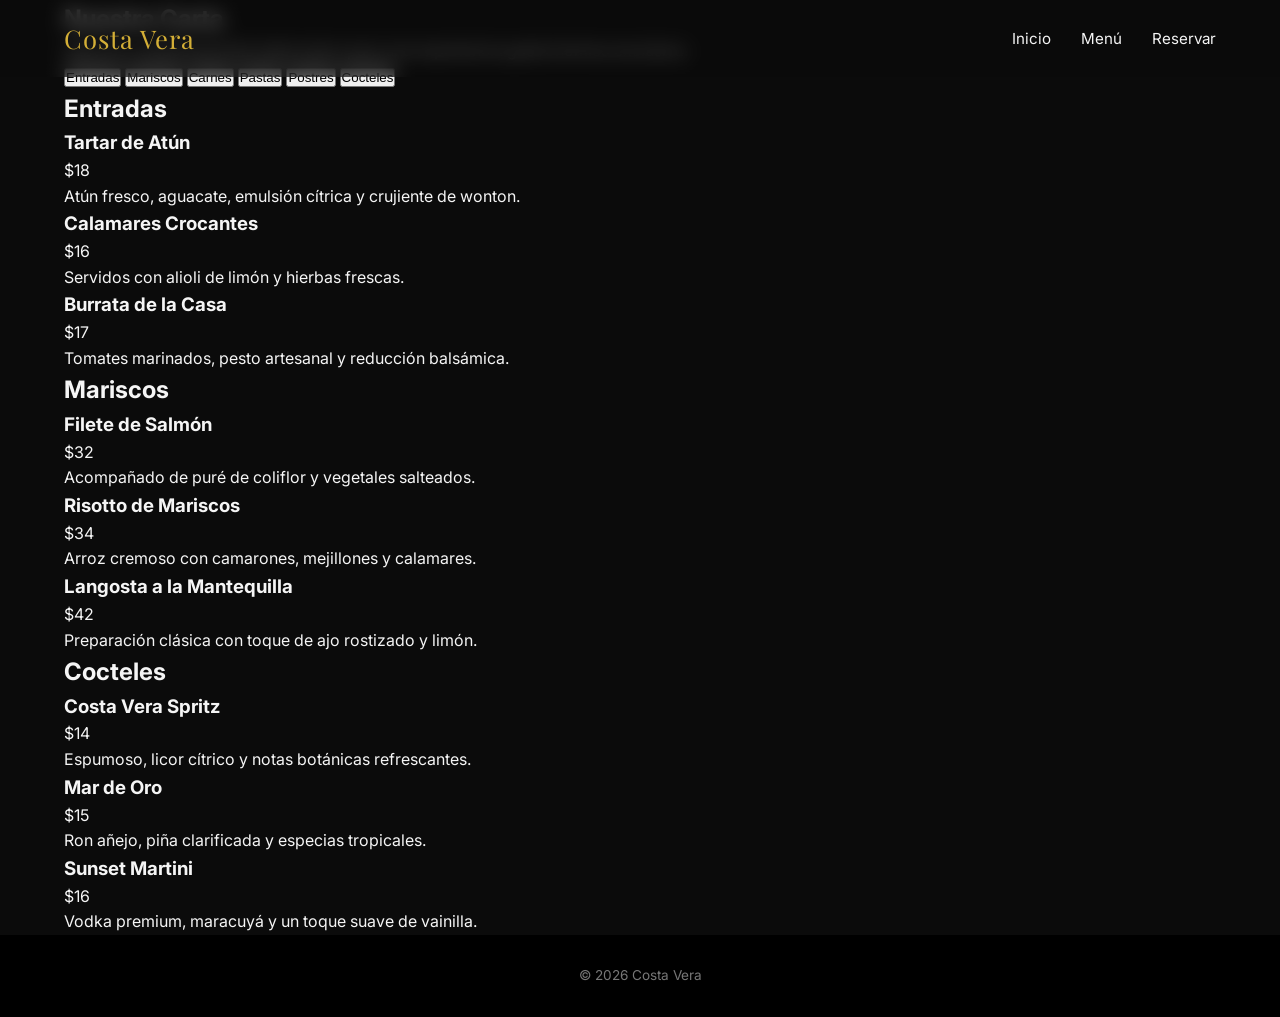
==== menu.html @ 913c959a "Create menu.html" ====
<!DOCTYPE html>
<html lang="es">
<head>
  <meta charset="UTF-8">
  <meta name="viewport" content="width=device-width, initial-scale=1.0">
  <title>Costa Vera | Menú</title>
  <link rel="stylesheet" href="css/styles.css">
  <link href="https://fonts.googleapis.com/css2?family=Playfair+Display:wght@500;700&family=Inter:wght@300;400;500&display=swap" rel="stylesheet">
</head>
<body>

  <header class="header">
    <div class="container nav">
      <div class="logo">Costa Vera</div>
      <nav>
        <ul class="nav-links">
          <li><a href="index.html">Inicio</a></li>
          <li><a href="menu.html">Menú</a></li>
          <li><a href="reservas.html">Reservar</a></li>
        </ul>
      </nav>
    </div>
  </header>

  <main class="menu-page">
    <section class="menu-hero">
      <div class="container">
        <h1>Nuestra Carta</h1>
        <p>Sabores cuidadosamente elaborados para una experiencia gastronómica exclusiva.</p>
      </div>
    </section>

    <section class="menu-categories">
      <div class="container">
        <div class="category-pills">
          <button class="category-pill active">Entradas</button>
          <button class="category-pill">Mariscos</button>
          <button class="category-pill">Carnes</button>
          <button class="category-pill">Pastas</button>
          <button class="category-pill">Postres</button>
          <button class="category-pill">Cocteles</button>
        </div>
      </div>
    </section>

    <section class="menu-section">
      <div class="container">
        <h2>Entradas</h2>

        <div class="menu-grid">
          <article class="menu-card">
            <div class="menu-card-img"></div>
            <div class="menu-card-body">
              <div class="menu-card-top">
                <h3>Tartar de Atún</h3>
                <span>$18</span>
              </div>
              <p>Atún fresco, aguacate, emulsión cítrica y crujiente de wonton.</p>
            </div>
          </article>

          <article class="menu-card">
            <div class="menu-card-img"></div>
            <div class="menu-card-body">
              <div class="menu-card-top">
                <h3>Calamares Crocantes</h3>
                <span>$16</span>
              </div>
              <p>Servidos con alioli de limón y hierbas frescas.</p>
            </div>
          </article>

          <article class="menu-card">
            <div class="menu-card-img"></div>
            <div class="menu-card-body">
              <div class="menu-card-top">
                <h3>Burrata de la Casa</h3>
                <span>$17</span>
              </div>
              <p>Tomates marinados, pesto artesanal y reducción balsámica.</p>
            </div>
          </article>
        </div>
      </div>
    </section>

    <section class="menu-section alt-section">
      <div class="container">
        <h2>Mariscos</h2>

        <div class="menu-grid">
          <article class="menu-card">
            <div class="menu-card-img"></div>
            <div class="menu-card-body">
              <div class="menu-card-top">
                <h3>Filete de Salmón</h3>
                <span>$32</span>
              </div>
              <p>Acompañado de puré de coliflor y vegetales salteados.</p>
            </div>
          </article>

          <article class="menu-card">
            <div class="menu-card-img"></div>
            <div class="menu-card-body">
              <div class="menu-card-top">
                <h3>Risotto de Mariscos</h3>
                <span>$34</span>
              </div>
              <p>Arroz cremoso con camarones, mejillones y calamares.</p>
            </div>
          </article>

          <article class="menu-card">
            <div class="menu-card-img"></div>
            <div class="menu-card-body">
              <div class="menu-card-top">
                <h3>Langosta a la Mantequilla</h3>
                <span>$42</span>
              </div>
              <p>Preparación clásica con toque de ajo rostizado y limón.</p>
            </div>
          </article>
        </div>
      </div>
    </section>

    <section class="menu-section">
      <div class="container">
        <h2>Cocteles</h2>

        <div class="menu-grid">
          <article class="menu-card">
            <div class="menu-card-img"></div>
            <div class="menu-card-body">
              <div class="menu-card-top">
                <h3>Costa Vera Spritz</h3>
                <span>$14</span>
              </div>
              <p>Espumoso, licor cítrico y notas botánicas refrescantes.</p>
            </div>
          </article>

          <article class="menu-card">
            <div class="menu-card-img"></div>
            <div class="menu-card-body">
              <div class="menu-card-top">
                <h3>Mar de Oro</h3>
                <span>$15</span>
              </div>
              <p>Ron añejo, piña clarificada y especias tropicales.</p>
            </div>
          </article>

          <article class="menu-card">
            <div class="menu-card-img"></div>
            <div class="menu-card-body">
              <div class="menu-card-top">
                <h3>Sunset Martini</h3>
                <span>$16</span>
              </div>
              <p>Vodka premium, maracuyá y un toque suave de vainilla.</p>
            </div>
          </article>
        </div>
      </div>
    </section>
  </main>

  <footer class="footer">
    <div class="container">
      <p>© 2026 Costa Vera</p>
    </div>
  </footer>

</body>
</html>
---- css/styles.css ----
/* RESET */
* {
  margin: 0;
  padding: 0;
  box-sizing: border-box;
}

/* BASE */
body {
  font-family: 'Inter', sans-serif;
  background-color: #0b0b0b;
  color: #f5f5f5;
  line-height: 1.6;
}

/* CONTAINER */
.container {
  width: 90%;
  max-width: 1200px;
  margin: 0 auto;
}

/* HEADER */
.header {
  position: fixed;
  width: 100%;
  top: 0;
  background: rgba(10, 10, 10, 0.6);
  backdrop-filter: blur(10px);
  z-index: 1000;
}

.nav {
  display: flex;
  justify-content: space-between;
  align-items: center;
  padding: 18px 0;
}

.logo {
  font-family: 'Playfair Display', serif;
  font-size: 1.6rem;
  color: #d4af37;
  letter-spacing: 1px;
}

.nav-links {
  list-style: none;
  display: flex;
  gap: 30px;
}

.nav-links a {
  text-decoration: none;
  color: #f5f5f5;
  font-size: 0.95rem;
  transition: 0.3s;
}

.nav-links a:hover {
  color: #d4af37;
}

/* HERO */
.hero {
  height: 100vh;
  background: url('../assets/img/hero.jpg') center/cover no-repeat;
  display: flex;
  align-items: center;
  justify-content: center;
  position: relative;
}

.hero::before {
  content: "";
  position: absolute;
  inset: 0;
  background: rgba(0,0,0,0.6);
}

.hero-overlay {
  position: relative;
  text-align: center;
  max-width: 700px;
  padding: 20px;
}

.hero h1 {
  font-family: 'Playfair Display', serif;
  font-size: 3rem;
  margin-bottom: 20px;
}

.hero p {
  font-size: 1.1rem;
  margin-bottom: 30px;
  color: #ccc;
}

/* BUTTONS */
.btn-primary,
.btn-secondary {
  padding: 12px 28px;
  text-decoration: none;
  border-radius: 30px;
  font-size: 0.9rem;
  transition: 0.3s;
}

.btn-primary {
  background: #d4af37;
  color: #000;
}

.btn-primary:hover {
  background: #b8962e;
}

.btn-secondary {
  border: 1px solid #d4af37;
  color: #d4af37;
}

.btn-secondary:hover {
  background: #d4af37;
  color: #000;
}

/* ABOUT */
.about {
  padding: 100px 0;
  text-align: center;
}

.about h2 {
  font-family: 'Playfair Display', serif;
  margin-bottom: 20px;
  font-size: 2rem;
}

.about p {
  max-width: 700px;
  margin: auto;
  color: #bbb;
}

/* FEATURED */
.featured {
  padding: 100px 0;
  background: #111;
  text-align: center;
}

.featured h2 {
  font-family: 'Playfair Display', serif;
  margin-bottom: 50px;
  font-size: 2rem;
}

.cards {
  display: grid;
  grid-template-columns: repeat(3, 1fr);
  gap: 30px;
}

.card {
  background: #1a1a1a;
  border-radius: 12px;
  overflow: hidden;
  transition: 0.3s;
}

.card:hover {
  transform: translateY(-8px);
}

.card-img {
  height: 200px;
  background: #333;
}

.card h3 {
  margin: 15px 0 5px;
  font-size: 1.2rem;
}

.card p {
  padding: 0 15px 20px;
  color: #aaa;
}

/* CTA */
.cta {
  padding: 100px 0;
  text-align: center;
}

.cta h2 {
  font-family: 'Playfair Display', serif;
  margin-bottom: 20px;
  font-size: 2rem;
}

/* FOOTER */
.footer {
  background: #000;
  text-align: center;
  padding: 30px 0;
  font-size: 0.85rem;
  color: #777;
}

/* RESPONSIVE */
@media (max-width: 900px) {
  .cards {
    grid-template-columns: 1fr;
  }

  .hero h1 {
    font-size: 2.2rem;
  }
}
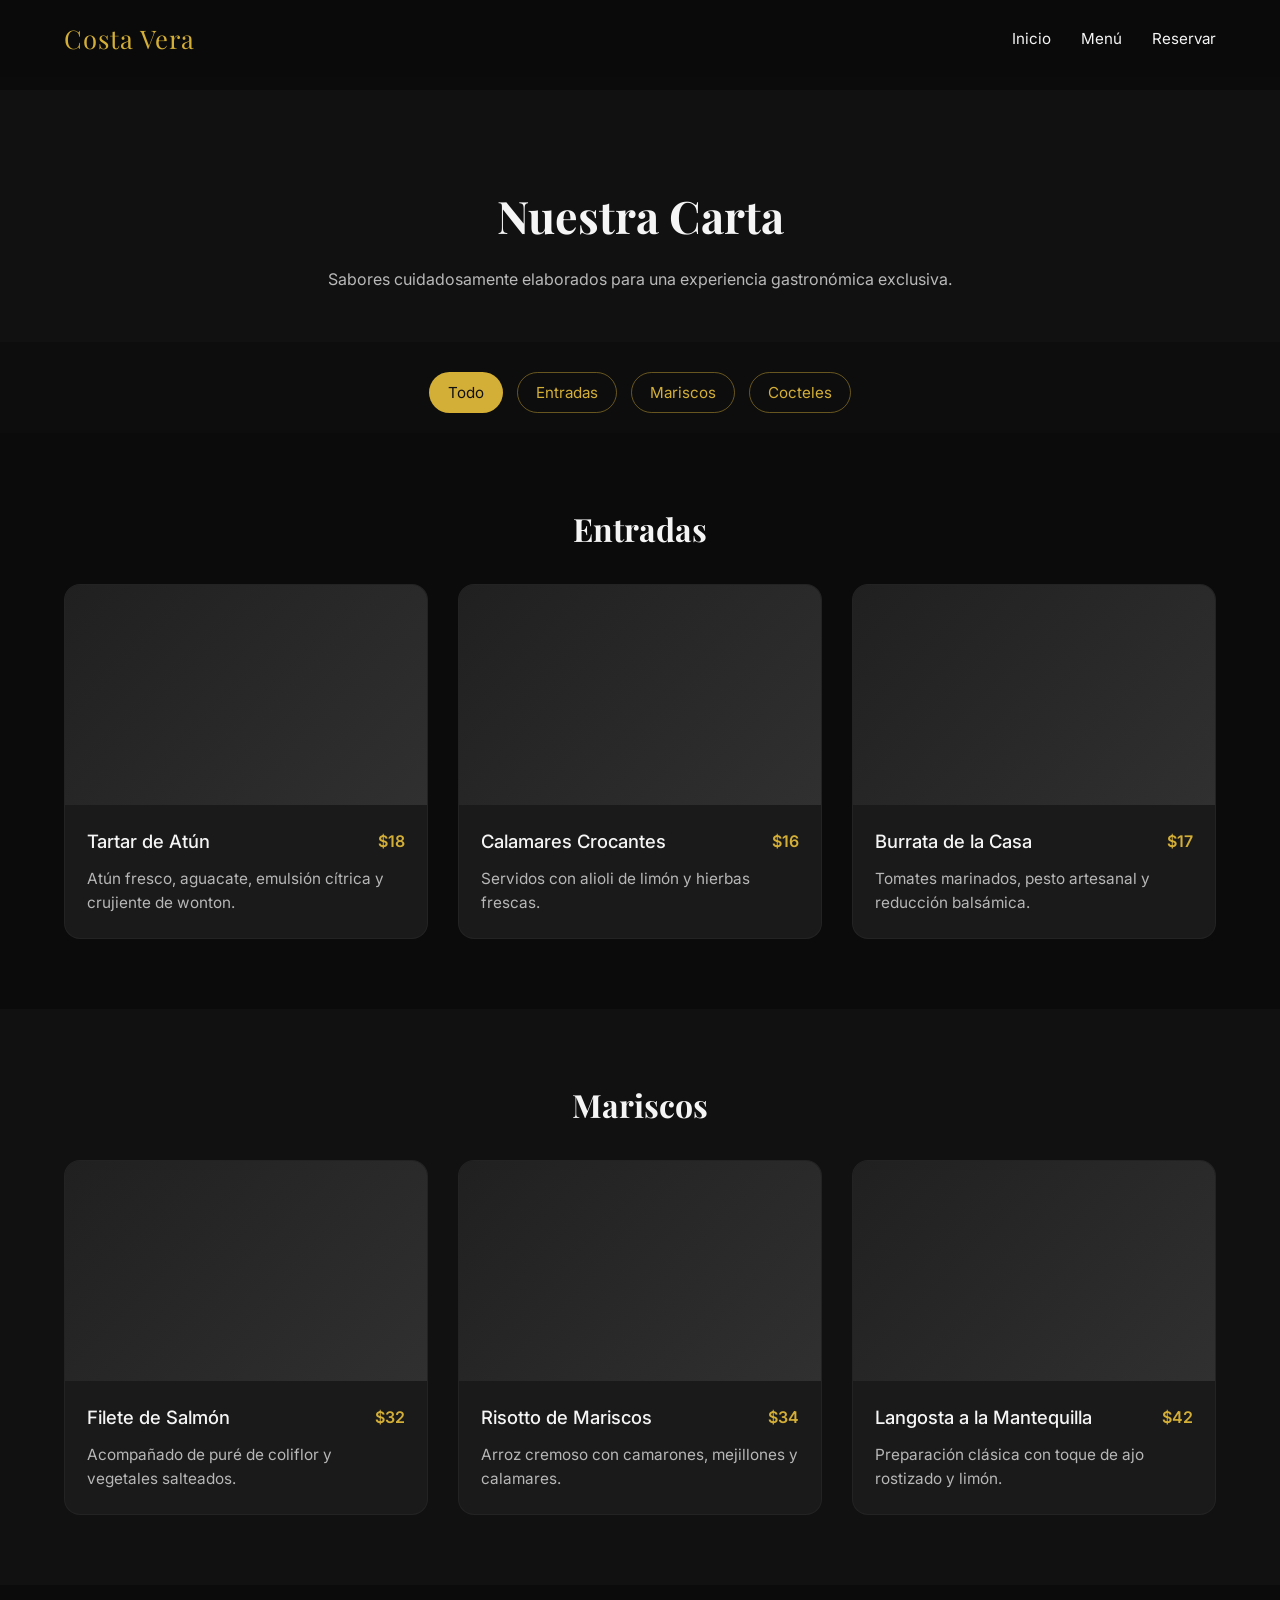
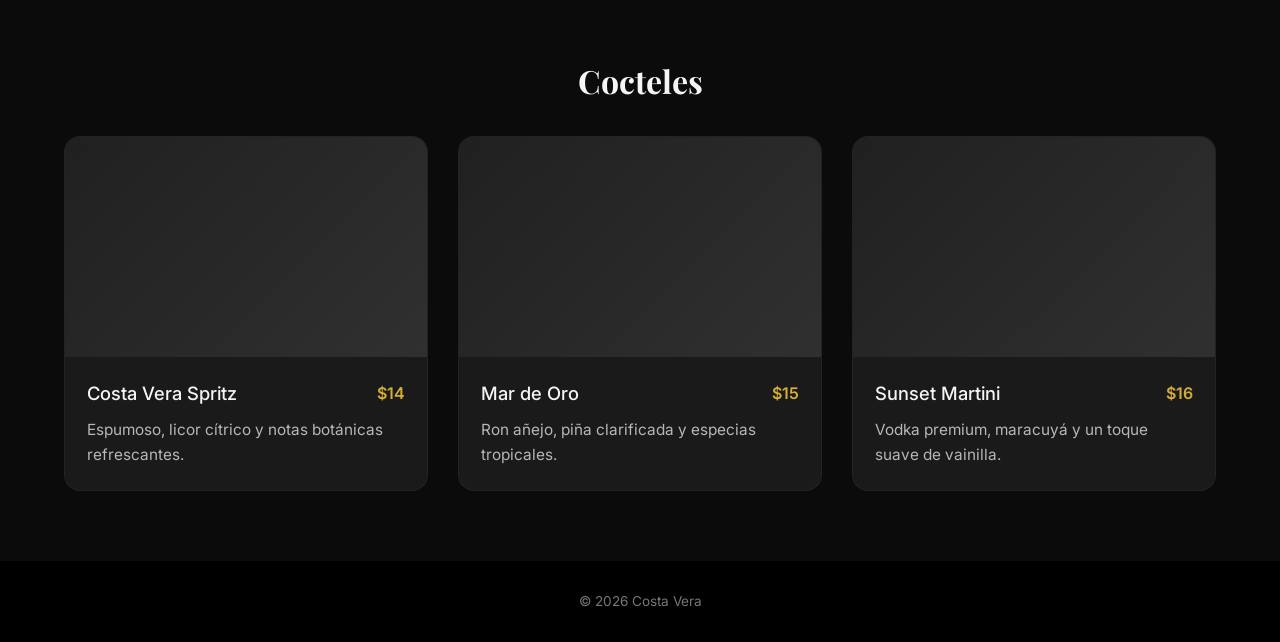
==== commit 6cbe221f: "Update menu.html" ====
--- a/menu.html
+++ b/menu.html
@@ -32,14 +32,12 @@
 
     <section class="menu-categories">
       <div class="container">
-        <div class="category-pills">
-          <button class="category-pill active">Entradas</button>
-          <button class="category-pill">Mariscos</button>
-          <button class="category-pill">Carnes</button>
-          <button class="category-pill">Pastas</button>
-          <button class="category-pill">Postres</button>
-          <button class="category-pill">Cocteles</button>
-        </div>
+       <div class="category-pills">
+  <button class="category-pill active" data-category="all">Todo</button>
+  <button class="category-pill" data-category="entradas">Entradas</button>
+  <button class="category-pill" data-category="mariscos">Mariscos</button>
+  <button class="category-pill" data-category="cocteles">Cocteles</button>
+</div>
       </div>
     </section>
 
--- a/css/styles.css
+++ b/css/styles.css
@@ -220,3 +220,212 @@
     font-size: 2.2rem;
   }
 }
+/* MENU PAGE */
+.menu-page {
+  padding-top: 90px;
+}
+
+.menu-hero {
+  padding: 90px 0 50px;
+  text-align: center;
+  background: #111;
+}
+
+.menu-hero h1 {
+  font-family: 'Playfair Display', serif;
+  font-size: 2.8rem;
+  margin-bottom: 15px;
+}
+
+.menu-hero p {
+  max-width: 720px;
+  margin: 0 auto;
+  color: #b9b9b9;
+}
+
+.menu-categories {
+  padding: 30px 0 20px;
+  background: #0d0d0d;
+}
+
+.category-pills {
+  display: flex;
+  flex-wrap: wrap;
+  gap: 14px;
+  justify-content: center;
+}
+
+.category-pill {
+  background: transparent;
+  border: 1px solid rgba(212, 175, 55, 0.45);
+  color: #d4af37;
+  padding: 10px 18px;
+  border-radius: 999px;
+  font-family: 'Inter', sans-serif;
+  font-size: 0.95rem;
+  cursor: pointer;
+  transition: 0.3s ease;
+}
+
+.category-pill:hover,
+.category-pill.active {
+  background: #d4af37;
+  color: #111;
+}
+
+.menu-section {
+  padding: 70px 0;
+}
+
+.alt-section {
+  background: #111;
+}
+
+.menu-section h2 {
+  font-family: 'Playfair Display', serif;
+  font-size: 2rem;
+  margin-bottom: 30px;
+  text-align: center;
+}
+
+.menu-grid {
+  display: grid;
+  grid-template-columns: repeat(3, 1fr);
+  gap: 30px;
+}
+
+.menu-card {
+  background: #1a1a1a;
+  border-radius: 16px;
+  overflow: hidden;
+  border: 1px solid rgba(255,255,255,0.04);
+  transition: transform 0.3s ease, box-shadow 0.3s ease;
+}
+
+.menu-card:hover {
+  transform: translateY(-6px);
+  box-shadow: 0 18px 40px rgba(0,0,0,0.25);
+}
+
+.menu-card-img {
+  height: 220px;
+  background: linear-gradient(135deg, #202020, #303030);
+}
+
+.menu-card-body {
+  padding: 22px;
+}
+
+.menu-card-top {
+  display: flex;
+  justify-content: space-between;
+  align-items: center;
+  gap: 15px;
+  margin-bottom: 10px;
+}
+
+.menu-card-top h3 {
+  font-size: 1.15rem;
+  font-weight: 500;
+}
+
+.menu-card-top span {
+  color: #d4af37;
+  font-weight: 600;
+  white-space: nowrap;
+}
+
+.menu-card p {
+  color: #b7b7b7;
+  font-size: 0.96rem;
+}
+
+@media (max-width: 900px) {
+  .menu-grid {
+    grid-template-columns: 1fr;
+  }
+
+  .menu-hero h1 {
+    font-size: 2.1rem;
+  }
+}
+/* RESERVAS PAGE */
+.reservas-page {
+  padding-top: 90px;
+}
+
+.reservas-hero {
+  padding: 90px 0 40px;
+  text-align: center;
+  background: #111;
+}
+
+.reservas-hero h1 {
+  font-family: 'Playfair Display', serif;
+  font-size: 2.6rem;
+  margin-bottom: 10px;
+}
+
+.reservas-hero p {
+  color: #bbb;
+}
+
+.reservas-form-section {
+  padding: 70px 0;
+}
+
+.reservas-form {
+  max-width: 800px;
+  margin: auto;
+  background: #1a1a1a;
+  padding: 35px;
+  border-radius: 16px;
+  border: 1px solid rgba(255,255,255,0.05);
+}
+
+.form-row {
+  display: flex;
+  gap: 20px;
+  margin-bottom: 20px;
+}
+
+.form-group {
+  flex: 1;
+  display: flex;
+  flex-direction: column;
+}
+
+.form-group label {
+  margin-bottom: 6px;
+  font-size: 0.85rem;
+  color: #aaa;
+}
+
+.form-group input,
+.form-group select,
+.form-group textarea {
+  padding: 12px;
+  border-radius: 8px;
+  border: 1px solid #333;
+  background: #0f0f0f;
+  color: #fff;
+  font-size: 0.95rem;
+}
+
+.form-group input:focus,
+.form-group select:focus,
+.form-group textarea:focus {
+  outline: none;
+  border-color: #d4af37;
+}
+
+.full {
+  width: 100%;
+  margin-top: 15px;
+}
+
+@media (max-width: 900px) {
+  .form-row {
+    flex-direction: column;
+  }
+}
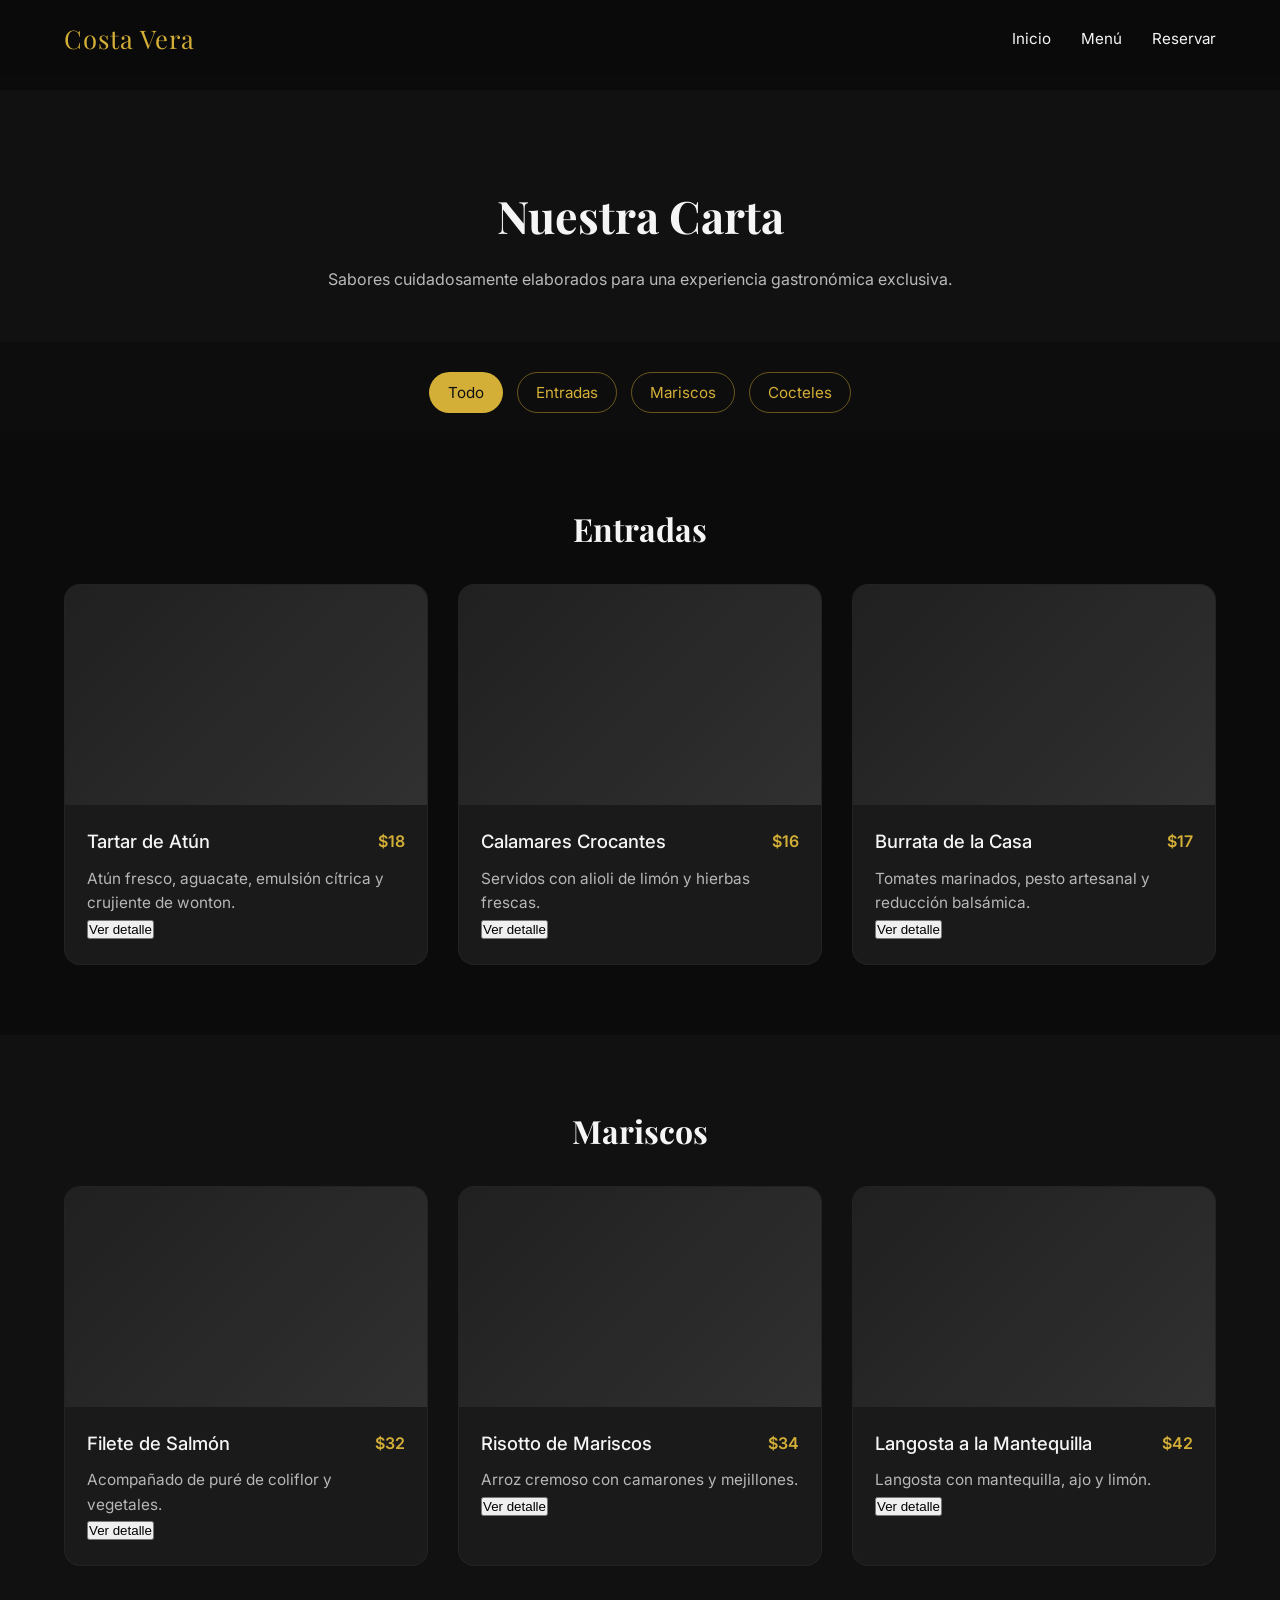
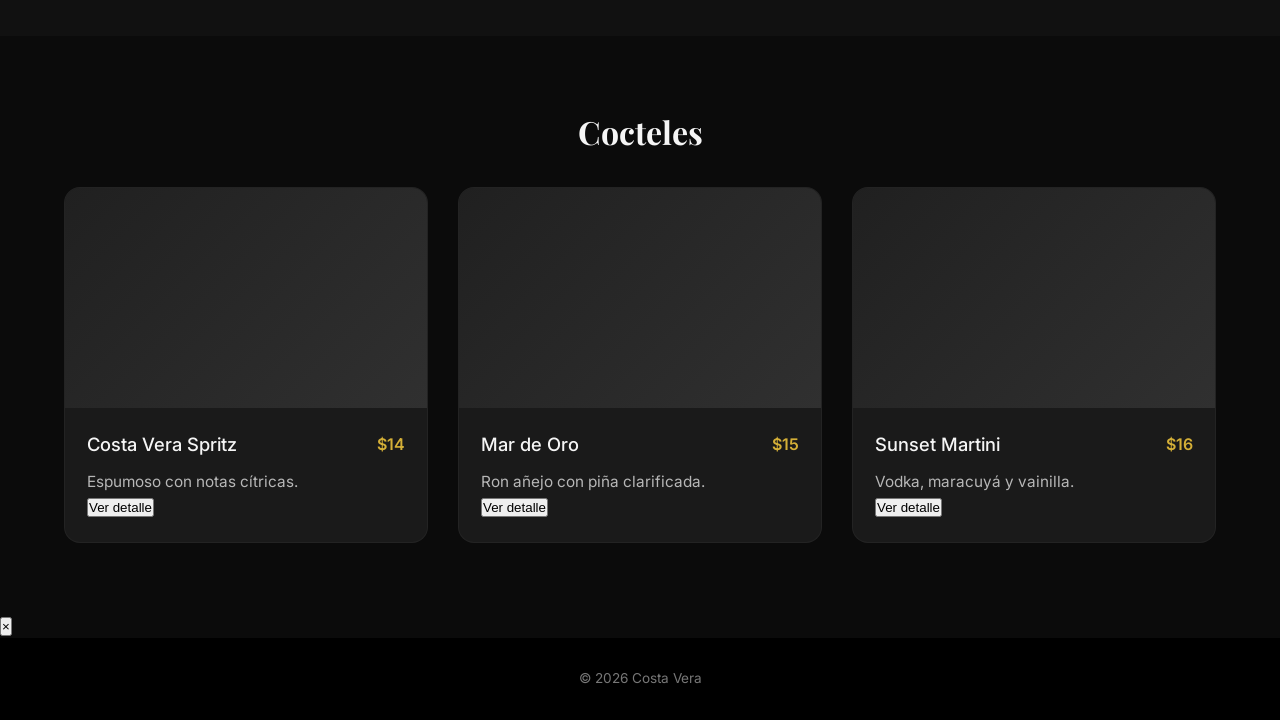
==== commit af8a7884: "Update menu.html" ====
--- a/menu.html
+++ b/menu.html
@@ -4,172 +4,255 @@
   <meta charset="UTF-8">
   <meta name="viewport" content="width=device-width, initial-scale=1.0">
   <title>Costa Vera | Menú</title>
+
   <link rel="stylesheet" href="css/styles.css">
+
   <link href="https://fonts.googleapis.com/css2?family=Playfair+Display:wght@500;700&family=Inter:wght@300;400;500&display=swap" rel="stylesheet">
 </head>
 <body>
 
-  <header class="header">
-    <div class="container nav">
-      <div class="logo">Costa Vera</div>
-      <nav>
-        <ul class="nav-links">
-          <li><a href="index.html">Inicio</a></li>
-          <li><a href="menu.html">Menú</a></li>
-          <li><a href="reservas.html">Reservar</a></li>
-        </ul>
-      </nav>
-    </div>
-  </header>
-
-  <main class="menu-page">
-    <section class="menu-hero">
-      <div class="container">
-        <h1>Nuestra Carta</h1>
-        <p>Sabores cuidadosamente elaborados para una experiencia gastronómica exclusiva.</p>
-      </div>
-    </section>
-
-    <section class="menu-categories">
-      <div class="container">
-       <div class="category-pills">
-  <button class="category-pill active" data-category="all">Todo</button>
-  <button class="category-pill" data-category="entradas">Entradas</button>
-  <button class="category-pill" data-category="mariscos">Mariscos</button>
-  <button class="category-pill" data-category="cocteles">Cocteles</button>
+<header class="header">
+  <div class="container nav">
+    <div class="logo">Costa Vera</div>
+    <nav>
+      <ul class="nav-links">
+        <li><a href="index.html">Inicio</a></li>
+        <li><a href="menu.html">Menú</a></li>
+        <li><a href="reservas.html">Reservar</a></li>
+      </ul>
+    </nav>
+  </div>
+</header>
+
+<main class="menu-page">
+
+  <!-- HERO -->
+  <section class="menu-hero">
+    <div class="container">
+      <h1>Nuestra Carta</h1>
+      <p>Sabores cuidadosamente elaborados para una experiencia gastronómica exclusiva.</p>
+    </div>
+  </section>
+
+  <!-- CATEGORÍAS -->
+  <section class="menu-categories">
+    <div class="container">
+      <div class="category-pills">
+        <button class="category-pill active" data-category="all">Todo</button>
+        <button class="category-pill" data-category="entradas">Entradas</button>
+        <button class="category-pill" data-category="mariscos">Mariscos</button>
+        <button class="category-pill" data-category="cocteles">Cocteles</button>
+      </div>
+    </div>
+  </section>
+
+  <!-- ENTRADAS -->
+  <section class="menu-section" data-section="entradas">
+    <div class="container">
+      <h2>Entradas</h2>
+
+      <div class="menu-grid">
+
+        <article class="menu-card"
+          data-title="Tartar de Atún"
+          data-price="$18"
+          data-description="Atún fresco, aguacate, emulsión cítrica y crujiente de wonton."
+          data-extra="Ideal como entrada ligera, fresca y elegante para comenzar la experiencia.">
+
+          <div class="menu-card-img"></div>
+          <div class="menu-card-body">
+            <div class="menu-card-top">
+              <h3>Tartar de Atún</h3>
+              <span>$18</span>
+            </div>
+            <p>Atún fresco, aguacate, emulsión cítrica y crujiente de wonton.</p>
+            <button class="menu-detail-btn">Ver detalle</button>
+          </div>
+        </article>
+
+        <article class="menu-card"
+          data-title="Calamares Crocantes"
+          data-price="$16"
+          data-description="Servidos con alioli de limón y hierbas frescas."
+          data-extra="Textura crujiente por fuera y tierna por dentro.">
+
+          <div class="menu-card-img"></div>
+          <div class="menu-card-body">
+            <div class="menu-card-top">
+              <h3>Calamares Crocantes</h3>
+              <span>$16</span>
+            </div>
+            <p>Servidos con alioli de limón y hierbas frescas.</p>
+            <button class="menu-detail-btn">Ver detalle</button>
+          </div>
+        </article>
+
+        <article class="menu-card"
+          data-title="Burrata de la Casa"
+          data-price="$17"
+          data-description="Tomates marinados, pesto artesanal y reducción balsámica."
+          data-extra="Cremosa, fresca y balanceada.">
+
+          <div class="menu-card-img"></div>
+          <div class="menu-card-body">
+            <div class="menu-card-top">
+              <h3>Burrata de la Casa</h3>
+              <span>$17</span>
+            </div>
+            <p>Tomates marinados, pesto artesanal y reducción balsámica.</p>
+            <button class="menu-detail-btn">Ver detalle</button>
+          </div>
+        </article>
+
+      </div>
+    </div>
+  </section>
+
+  <!-- MARISCOS -->
+  <section class="menu-section alt-section" data-section="mariscos">
+    <div class="container">
+      <h2>Mariscos</h2>
+
+      <div class="menu-grid">
+
+        <article class="menu-card"
+          data-title="Filete de Salmón"
+          data-price="$32"
+          data-description="Acompañado de puré de coliflor y vegetales."
+          data-extra="Preparado al punto con acabado elegante.">
+
+          <div class="menu-card-img"></div>
+          <div class="menu-card-body">
+            <div class="menu-card-top">
+              <h3>Filete de Salmón</h3>
+              <span>$32</span>
+            </div>
+            <p>Acompañado de puré de coliflor y vegetales.</p>
+            <button class="menu-detail-btn">Ver detalle</button>
+          </div>
+        </article>
+
+        <article class="menu-card"
+          data-title="Risotto de Mariscos"
+          data-price="$34"
+          data-description="Arroz cremoso con camarones y mejillones."
+          data-extra="Textura suave con sabores intensos del mar.">
+
+          <div class="menu-card-img"></div>
+          <div class="menu-card-body">
+            <div class="menu-card-top">
+              <h3>Risotto de Mariscos</h3>
+              <span>$34</span>
+            </div>
+            <p>Arroz cremoso con camarones y mejillones.</p>
+            <button class="menu-detail-btn">Ver detalle</button>
+          </div>
+        </article>
+
+        <article class="menu-card"
+          data-title="Langosta a la Mantequilla"
+          data-price="$42"
+          data-description="Langosta con mantequilla, ajo y limón."
+          data-extra="Experiencia premium de la casa.">
+
+          <div class="menu-card-img"></div>
+          <div class="menu-card-body">
+            <div class="menu-card-top">
+              <h3>Langosta a la Mantequilla</h3>
+              <span>$42</span>
+            </div>
+            <p>Langosta con mantequilla, ajo y limón.</p>
+            <button class="menu-detail-btn">Ver detalle</button>
+          </div>
+        </article>
+
+      </div>
+    </div>
+  </section>
+
+  <!-- COCTELES -->
+  <section class="menu-section" data-section="cocteles">
+    <div class="container">
+      <h2>Cocteles</h2>
+
+      <div class="menu-grid">
+
+        <article class="menu-card"
+          data-title="Costa Vera Spritz"
+          data-price="$14"
+          data-description="Espumoso con notas cítricas."
+          data-extra="Refrescante y elegante.">
+
+          <div class="menu-card-img"></div>
+          <div class="menu-card-body">
+            <div class="menu-card-top">
+              <h3>Costa Vera Spritz</h3>
+              <span>$14</span>
+            </div>
+            <p>Espumoso con notas cítricas.</p>
+            <button class="menu-detail-btn">Ver detalle</button>
+          </div>
+        </article>
+
+        <article class="menu-card"
+          data-title="Mar de Oro"
+          data-price="$15"
+          data-description="Ron añejo con piña clarificada."
+          data-extra="Tropical y sofisticado.">
+
+          <div class="menu-card-img"></div>
+          <div class="menu-card-body">
+            <div class="menu-card-top">
+              <h3>Mar de Oro</h3>
+              <span>$15</span>
+            </div>
+            <p>Ron añejo con piña clarificada.</p>
+            <button class="menu-detail-btn">Ver detalle</button>
+          </div>
+        </article>
+
+        <article class="menu-card"
+          data-title="Sunset Martini"
+          data-price="$16"
+          data-description="Vodka, maracuyá y vainilla."
+          data-extra="Suave, fresco y balanceado.">
+
+          <div class="menu-card-img"></div>
+          <div class="menu-card-body">
+            <div class="menu-card-top">
+              <h3>Sunset Martini</h3>
+              <span>$16</span>
+            </div>
+            <p>Vodka, maracuyá y vainilla.</p>
+            <button class="menu-detail-btn">Ver detalle</button>
+          </div>
+        </article>
+
+      </div>
+    </div>
+  </section>
+
+</main>
+
+<!-- MODAL -->
+<div class="menu-modal" id="menuModal">
+  <div class="menu-modal-box">
+    <button class="menu-modal-close" id="closeMenuModal">&times;</button>
+    <div class="menu-modal-img"></div>
+    <h3 id="modalTitle"></h3>
+    <div class="menu-modal-price" id="modalPrice"></div>
+    <p id="modalDescription"></p>
+    <p class="menu-modal-extra" id="modalExtra"></p>
+  </div>
 </div>
-      </div>
-    </section>
-
-    <section class="menu-section">
-      <div class="container">
-        <h2>Entradas</h2>
-
-        <div class="menu-grid">
-          <article class="menu-card">
-            <div class="menu-card-img"></div>
-            <div class="menu-card-body">
-              <div class="menu-card-top">
-                <h3>Tartar de Atún</h3>
-                <span>$18</span>
-              </div>
-              <p>Atún fresco, aguacate, emulsión cítrica y crujiente de wonton.</p>
-            </div>
-          </article>
-
-          <article class="menu-card">
-            <div class="menu-card-img"></div>
-            <div class="menu-card-body">
-              <div class="menu-card-top">
-                <h3>Calamares Crocantes</h3>
-                <span>$16</span>
-              </div>
-              <p>Servidos con alioli de limón y hierbas frescas.</p>
-            </div>
-          </article>
-
-          <article class="menu-card">
-            <div class="menu-card-img"></div>
-            <div class="menu-card-body">
-              <div class="menu-card-top">
-                <h3>Burrata de la Casa</h3>
-                <span>$17</span>
-              </div>
-              <p>Tomates marinados, pesto artesanal y reducción balsámica.</p>
-            </div>
-          </article>
-        </div>
-      </div>
-    </section>
-
-    <section class="menu-section alt-section">
-      <div class="container">
-        <h2>Mariscos</h2>
-
-        <div class="menu-grid">
-          <article class="menu-card">
-            <div class="menu-card-img"></div>
-            <div class="menu-card-body">
-              <div class="menu-card-top">
-                <h3>Filete de Salmón</h3>
-                <span>$32</span>
-              </div>
-              <p>Acompañado de puré de coliflor y vegetales salteados.</p>
-            </div>
-          </article>
-
-          <article class="menu-card">
-            <div class="menu-card-img"></div>
-            <div class="menu-card-body">
-              <div class="menu-card-top">
-                <h3>Risotto de Mariscos</h3>
-                <span>$34</span>
-              </div>
-              <p>Arroz cremoso con camarones, mejillones y calamares.</p>
-            </div>
-          </article>
-
-          <article class="menu-card">
-            <div class="menu-card-img"></div>
-            <div class="menu-card-body">
-              <div class="menu-card-top">
-                <h3>Langosta a la Mantequilla</h3>
-                <span>$42</span>
-              </div>
-              <p>Preparación clásica con toque de ajo rostizado y limón.</p>
-            </div>
-          </article>
-        </div>
-      </div>
-    </section>
-
-    <section class="menu-section">
-      <div class="container">
-        <h2>Cocteles</h2>
-
-        <div class="menu-grid">
-          <article class="menu-card">
-            <div class="menu-card-img"></div>
-            <div class="menu-card-body">
-              <div class="menu-card-top">
-                <h3>Costa Vera Spritz</h3>
-                <span>$14</span>
-              </div>
-              <p>Espumoso, licor cítrico y notas botánicas refrescantes.</p>
-            </div>
-          </article>
-
-          <article class="menu-card">
-            <div class="menu-card-img"></div>
-            <div class="menu-card-body">
-              <div class="menu-card-top">
-                <h3>Mar de Oro</h3>
-                <span>$15</span>
-              </div>
-              <p>Ron añejo, piña clarificada y especias tropicales.</p>
-            </div>
-          </article>
-
-          <article class="menu-card">
-            <div class="menu-card-img"></div>
-            <div class="menu-card-body">
-              <div class="menu-card-top">
-                <h3>Sunset Martini</h3>
-                <span>$16</span>
-              </div>
-              <p>Vodka premium, maracuyá y un toque suave de vainilla.</p>
-            </div>
-          </article>
-        </div>
-      </div>
-    </section>
-  </main>
-
-  <footer class="footer">
-    <div class="container">
-      <p>© 2026 Costa Vera</p>
-    </div>
-  </footer>
+
+<footer class="footer">
+  <div class="container">
+    <p>© 2026 Costa Vera</p>
+  </div>
+</footer>
+
+<script src="js/menu.js"></script>
 
 </body>
 </html>
--- a/css/styles.css
+++ b/css/styles.css
@@ -429,3 +429,6 @@
     flex-direction: column;
   }
 }
+.menu-section {
+  transition: opacity 0.25s ease;
+}
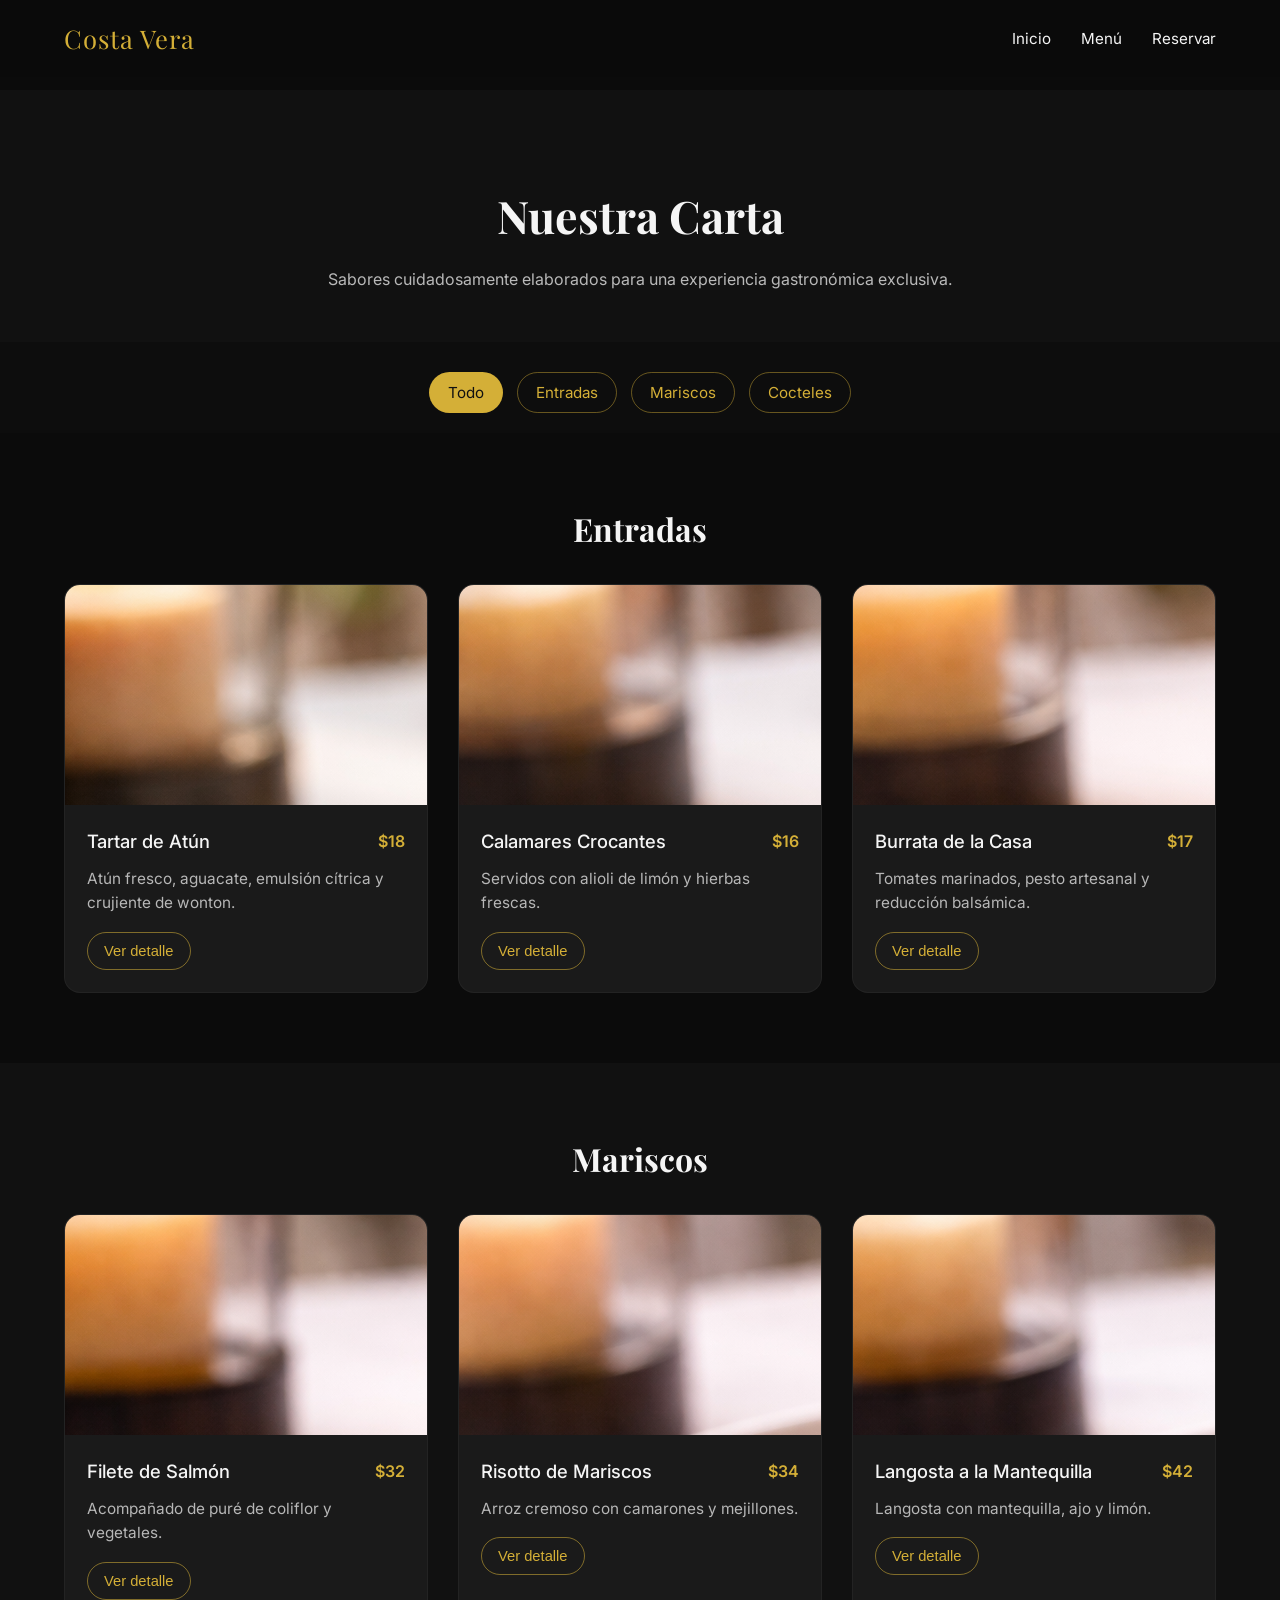
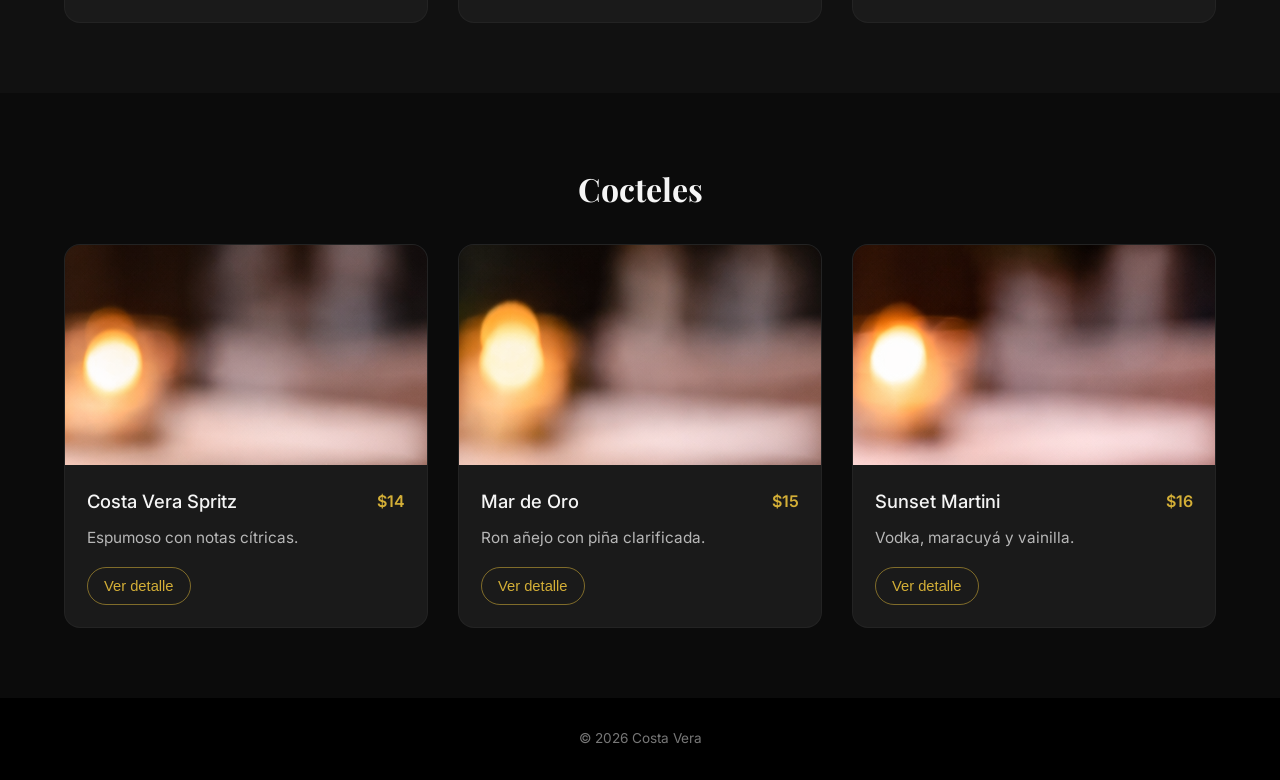
==== commit 13eb53ff: "Update menu.html" ====
--- a/menu.html
+++ b/menu.html
@@ -59,7 +59,7 @@
           data-description="Atún fresco, aguacate, emulsión cítrica y crujiente de wonton."
           data-extra="Ideal como entrada ligera, fresca y elegante para comenzar la experiencia.">
 
-          <div class="menu-card-img"></div>
+          <div class="menu-card-img" style="background-image: url('assets/img/dish1.jpg');"></div>
           <div class="menu-card-body">
             <div class="menu-card-top">
               <h3>Tartar de Atún</h3>
@@ -76,7 +76,7 @@
           data-description="Servidos con alioli de limón y hierbas frescas."
           data-extra="Textura crujiente por fuera y tierna por dentro.">
 
-          <div class="menu-card-img"></div>
+          <div class="menu-card-img" style="background-image: url('assets/img/calamari.jpg');"></div>
           <div class="menu-card-body">
             <div class="menu-card-top">
               <h3>Calamares Crocantes</h3>
@@ -93,7 +93,7 @@
           data-description="Tomates marinados, pesto artesanal y reducción balsámica."
           data-extra="Cremosa, fresca y balanceada.">
 
-          <div class="menu-card-img"></div>
+          <div class="menu-card-img" style="background-image: url('assets/img/burrata.jpg');"></div>
           <div class="menu-card-body">
             <div class="menu-card-top">
               <h3>Burrata de la Casa</h3>
@@ -121,7 +121,7 @@
           data-description="Acompañado de puré de coliflor y vegetales."
           data-extra="Preparado al punto con acabado elegante.">
 
-          <div class="menu-card-img"></div>
+          <div class="menu-card-img" style="background-image: url('assets/img/salmon.jpg');"></div>
           <div class="menu-card-body">
             <div class="menu-card-top">
               <h3>Filete de Salmón</h3>
@@ -138,7 +138,7 @@
           data-description="Arroz cremoso con camarones y mejillones."
           data-extra="Textura suave con sabores intensos del mar.">
 
-          <div class="menu-card-img"></div>
+          <div class="menu-card-img" style="background-image: url('assets/img/risotto.jpg');"></div>
           <div class="menu-card-body">
             <div class="menu-card-top">
               <h3>Risotto de Mariscos</h3>
@@ -155,7 +155,7 @@
           data-description="Langosta con mantequilla, ajo y limón."
           data-extra="Experiencia premium de la casa.">
 
-          <div class="menu-card-img"></div>
+          <div class="menu-card-img" style="background-image: url('assets/img/lobster.jpg');"></div>
           <div class="menu-card-body">
             <div class="menu-card-top">
               <h3>Langosta a la Mantequilla</h3>
@@ -183,7 +183,7 @@
           data-description="Espumoso con notas cítricas."
           data-extra="Refrescante y elegante.">
 
-          <div class="menu-card-img"></div>
+          <div class="menu-card-img" style="background-image: url('assets/img/spritz.jpg');"></div>
           <div class="menu-card-body">
             <div class="menu-card-top">
               <h3>Costa Vera Spritz</h3>
@@ -200,7 +200,7 @@
           data-description="Ron añejo con piña clarificada."
           data-extra="Tropical y sofisticado.">
 
-          <div class="menu-card-img"></div>
+          <div class="menu-card-img" style="background-image: url('assets/img/mar-de-oro.jpg');"></div>
           <div class="menu-card-body">
             <div class="menu-card-top">
               <h3>Mar de Oro</h3>
@@ -217,7 +217,7 @@
           data-description="Vodka, maracuyá y vainilla."
           data-extra="Suave, fresco y balanceado.">
 
-          <div class="menu-card-img"></div>
+          <div class="menu-card-img" style="background-image: url('assets/img/martini.jpg');"></div>
           <div class="menu-card-body">
             <div class="menu-card-top">
               <h3>Sunset Martini</h3>
--- a/css/styles.css
+++ b/css/styles.css
@@ -176,9 +176,9 @@
 
 .card-img {
   height: 200px;
-  background: #333;
-}
-
+  background-size: cover;
+  background-position: center;
+}
 .card h3 {
   margin: 15px 0 5px;
   font-size: 1.2rem;
@@ -432,3 +432,97 @@
 .menu-section {
   transition: opacity 0.25s ease;
 }
+.menu-detail-btn {
+  margin-top: 16px;
+  background: transparent;
+  border: 1px solid rgba(212, 175, 55, 0.55);
+  color: #d4af37;
+  padding: 10px 16px;
+  border-radius: 999px;
+  cursor: pointer;
+  font-size: 0.92rem;
+  transition: 0.3s ease;
+}
+
+.menu-detail-btn:hover {
+  background: #d4af37;
+  color: #111;
+}
+
+.menu-modal {
+  position: fixed;
+  inset: 0;
+  background: rgba(0, 0, 0, 0.72);
+  display: flex;
+  align-items: center;
+  justify-content: center;
+  padding: 20px;
+  opacity: 0;
+  visibility: hidden;
+  transition: 0.25s ease;
+  z-index: 2000;
+}
+
+.menu-modal.open {
+  opacity: 1;
+  visibility: visible;
+}
+
+.menu-modal-box {
+  width: 100%;
+  max-width: 560px;
+  background: #161616;
+  border: 1px solid rgba(255,255,255,0.06);
+  border-radius: 20px;
+  padding: 24px;
+  position: relative;
+  box-shadow: 0 24px 60px rgba(0,0,0,0.35);
+}
+
+.menu-modal-close {
+  position: absolute;
+  top: 14px;
+  right: 14px;
+  width: 38px;
+  height: 38px;
+  border-radius: 50%;
+  border: none;
+  background: #232323;
+  color: #fff;
+  font-size: 1.2rem;
+  cursor: pointer;
+}
+
+.menu-modal-img {
+  height: 220px;
+  border-radius: 14px;
+  background: linear-gradient(135deg, #222, #353535);
+  margin-bottom: 20px;
+}
+
+.menu-modal-box h3 {
+  font-family: 'Playfair Display', serif;
+  font-size: 1.8rem;
+  margin-bottom: 8px;
+}
+
+.menu-modal-price {
+  color: #d4af37;
+  font-weight: 700;
+  margin-bottom: 14px;
+  font-size: 1.05rem;
+}
+
+.menu-modal-box p {
+  color: #c2c2c2;
+  line-height: 1.7;
+}
+
+.menu-modal-extra {
+  margin-top: 12px;
+  color: #9e9e9e;
+}
+
+body.modal-open {
+  overflow: hidden;
+}
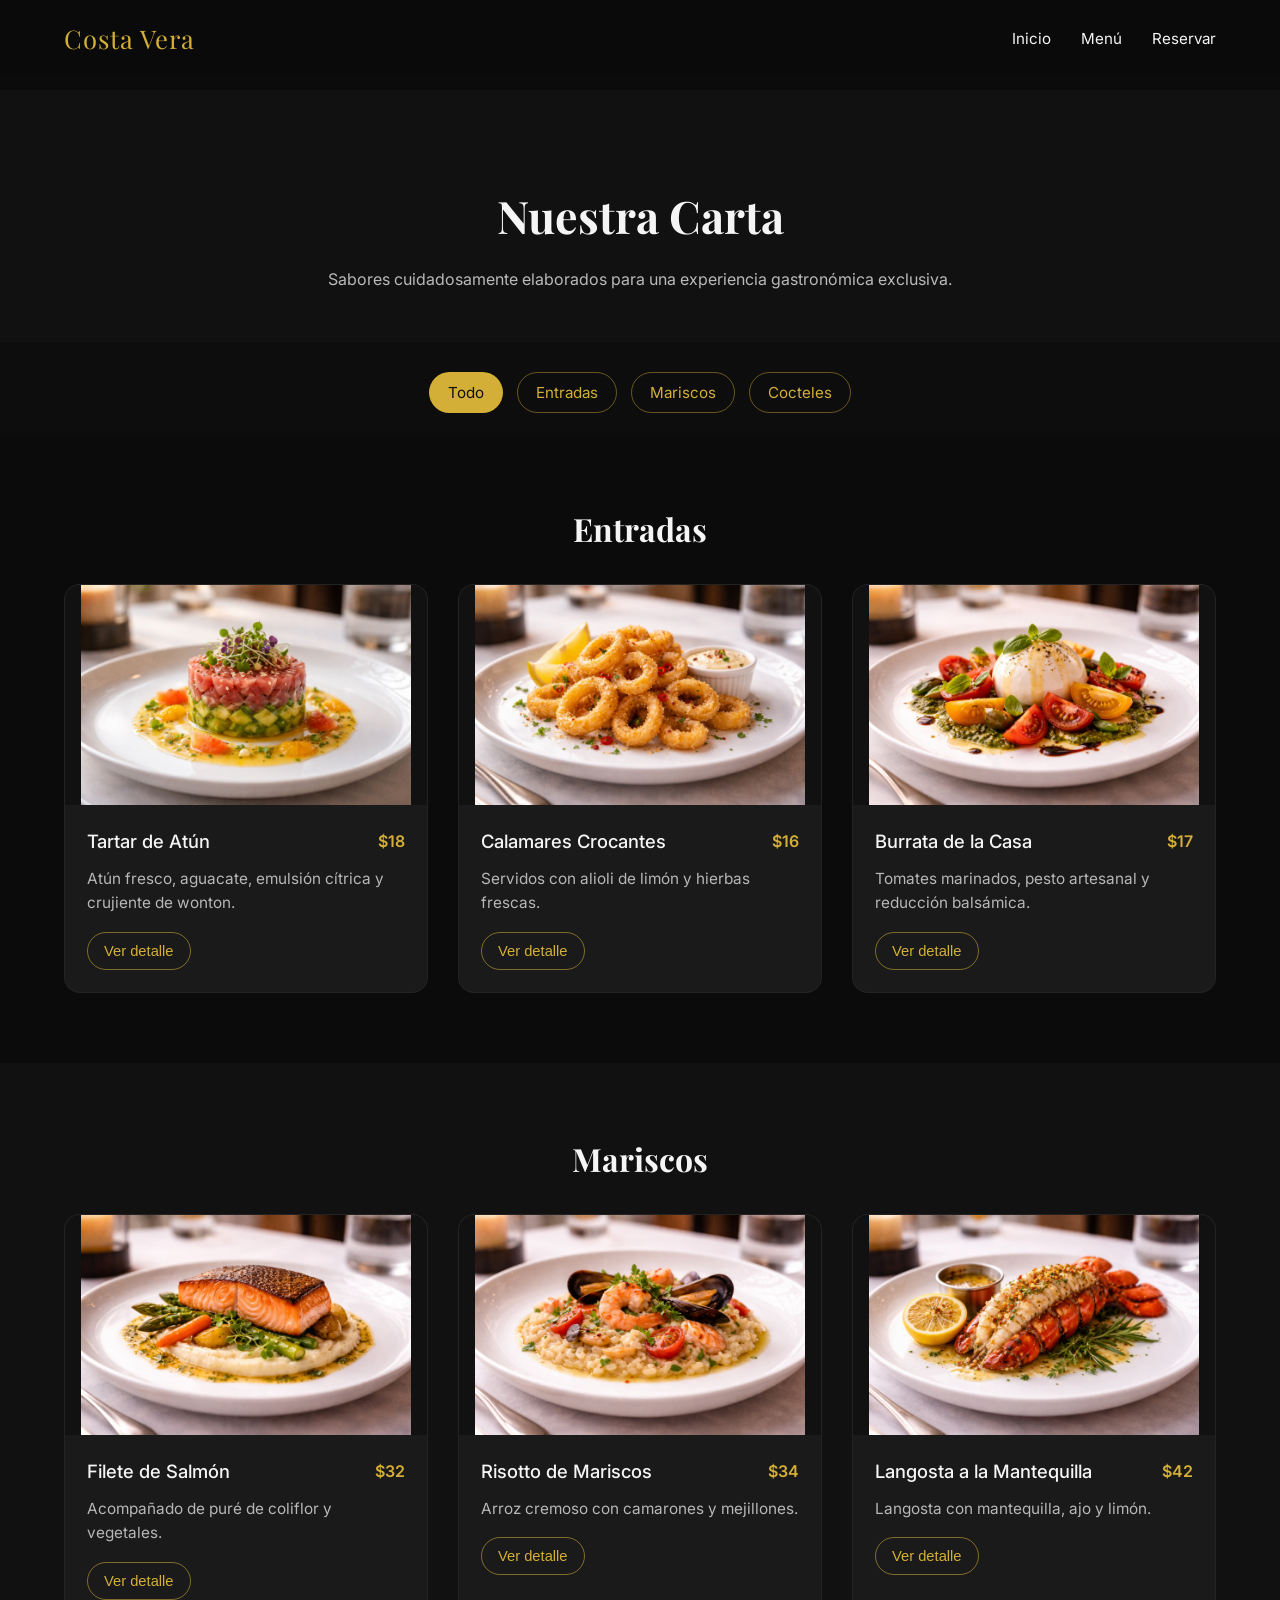
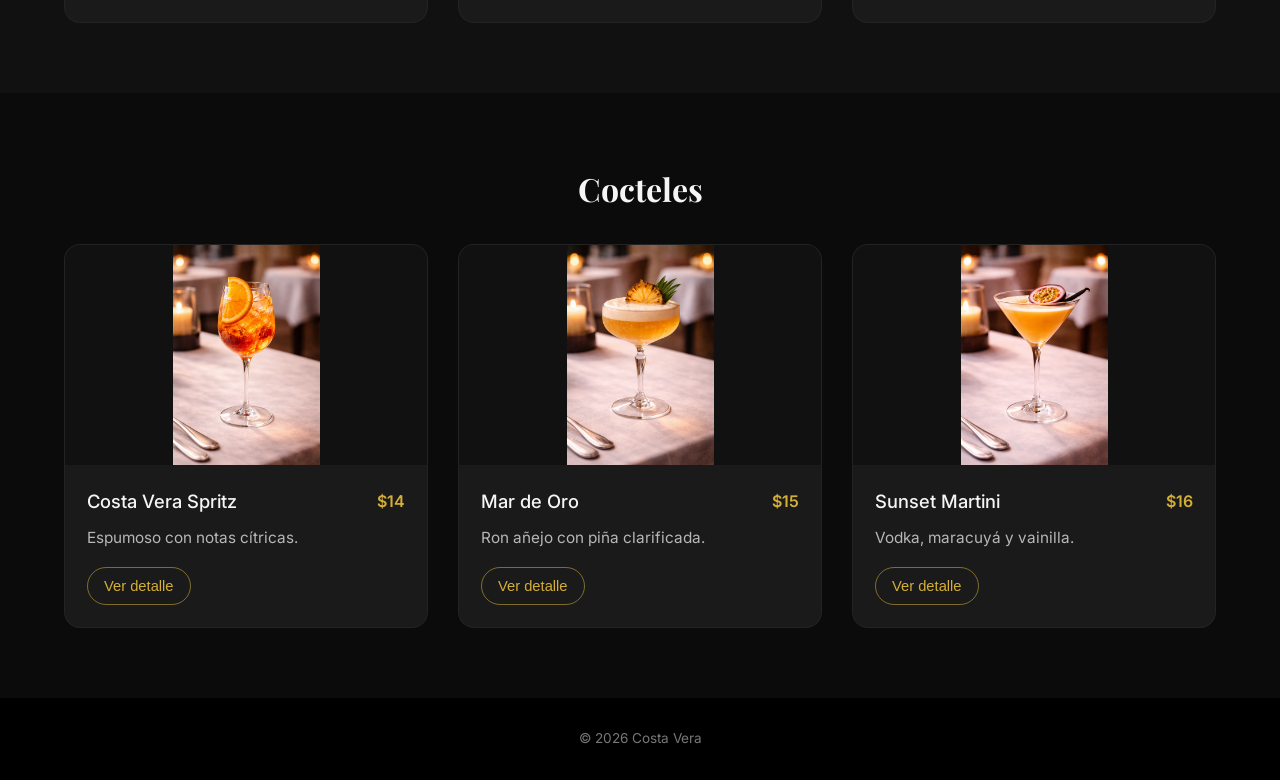
==== commit 449a75e2: "Update menu.html" ====
--- a/menu.html
+++ b/menu.html
@@ -66,7 +66,7 @@
               <span>$18</span>
             </div>
             <p>Atún fresco, aguacate, emulsión cítrica y crujiente de wonton.</p>
-            <button class="menu-detail-btn">Ver detalle</button>
+            <button type="button" class="menu-detail-btn">Ver detalle</button>
           </div>
         </article>
 
@@ -83,7 +83,7 @@
               <span>$16</span>
             </div>
             <p>Servidos con alioli de limón y hierbas frescas.</p>
-            <button class="menu-detail-btn">Ver detalle</button>
+            <button type="button" class="menu-detail-btn">Ver detalle</button>
           </div>
         </article>
 
@@ -100,7 +100,7 @@
               <span>$17</span>
             </div>
             <p>Tomates marinados, pesto artesanal y reducción balsámica.</p>
-            <button class="menu-detail-btn">Ver detalle</button>
+            <button type="button" class="menu-detail-btn">Ver detalle</button>
           </div>
         </article>
 
@@ -128,7 +128,7 @@
               <span>$32</span>
             </div>
             <p>Acompañado de puré de coliflor y vegetales.</p>
-            <button class="menu-detail-btn">Ver detalle</button>
+            <button type="button" class="menu-detail-btn">Ver detalle</button>
           </div>
         </article>
 
@@ -145,7 +145,7 @@
               <span>$34</span>
             </div>
             <p>Arroz cremoso con camarones y mejillones.</p>
-            <button class="menu-detail-btn">Ver detalle</button>
+            <button type="button" class="menu-detail-btn">Ver detalle</button>
           </div>
         </article>
 
@@ -162,7 +162,7 @@
               <span>$42</span>
             </div>
             <p>Langosta con mantequilla, ajo y limón.</p>
-            <button class="menu-detail-btn">Ver detalle</button>
+            <button type="button" class="menu-detail-btn">Ver detalle</button>
           </div>
         </article>
 
@@ -190,7 +190,7 @@
               <span>$14</span>
             </div>
             <p>Espumoso con notas cítricas.</p>
-            <button class="menu-detail-btn">Ver detalle</button>
+            <button type="button" class="menu-detail-btn">Ver detalle</button>
           </div>
         </article>
 
@@ -207,7 +207,7 @@
               <span>$15</span>
             </div>
             <p>Ron añejo con piña clarificada.</p>
-            <button class="menu-detail-btn">Ver detalle</button>
+            <button type="button" class="menu-detail-btn">Ver detalle</button>
           </div>
         </article>
 
@@ -224,7 +224,7 @@
               <span>$16</span>
             </div>
             <p>Vodka, maracuyá y vainilla.</p>
-            <button class="menu-detail-btn">Ver detalle</button>
+            <button type="button" class="menu-detail-btn">Ver detalle</button>
           </div>
         </article>
 
--- a/css/styles.css
+++ b/css/styles.css
@@ -176,8 +176,10 @@
 
 .card-img {
   height: 200px;
-  background-size: cover;
+  background-size: contain;
   background-position: center;
+  background-repeat: no-repeat;
+  background-color: #111;
 }
 .card h3 {
   margin: 15px 0 5px;
@@ -309,7 +311,10 @@
 
 .menu-card-img {
   height: 220px;
-  background: linear-gradient(135deg, #202020, #303030);
+  background-size: contain;
+  background-position: center;
+  background-repeat: no-repeat;
+  background-color: #111;
 }
 
 .menu-card-body {
@@ -496,7 +501,10 @@
 .menu-modal-img {
   height: 220px;
   border-radius: 14px;
-  background: linear-gradient(135deg, #222, #353535);
+  background-size: contain;
+  background-position: center;
+  background-repeat: no-repeat;
+  background-color: #111;
   margin-bottom: 20px;
 }
 
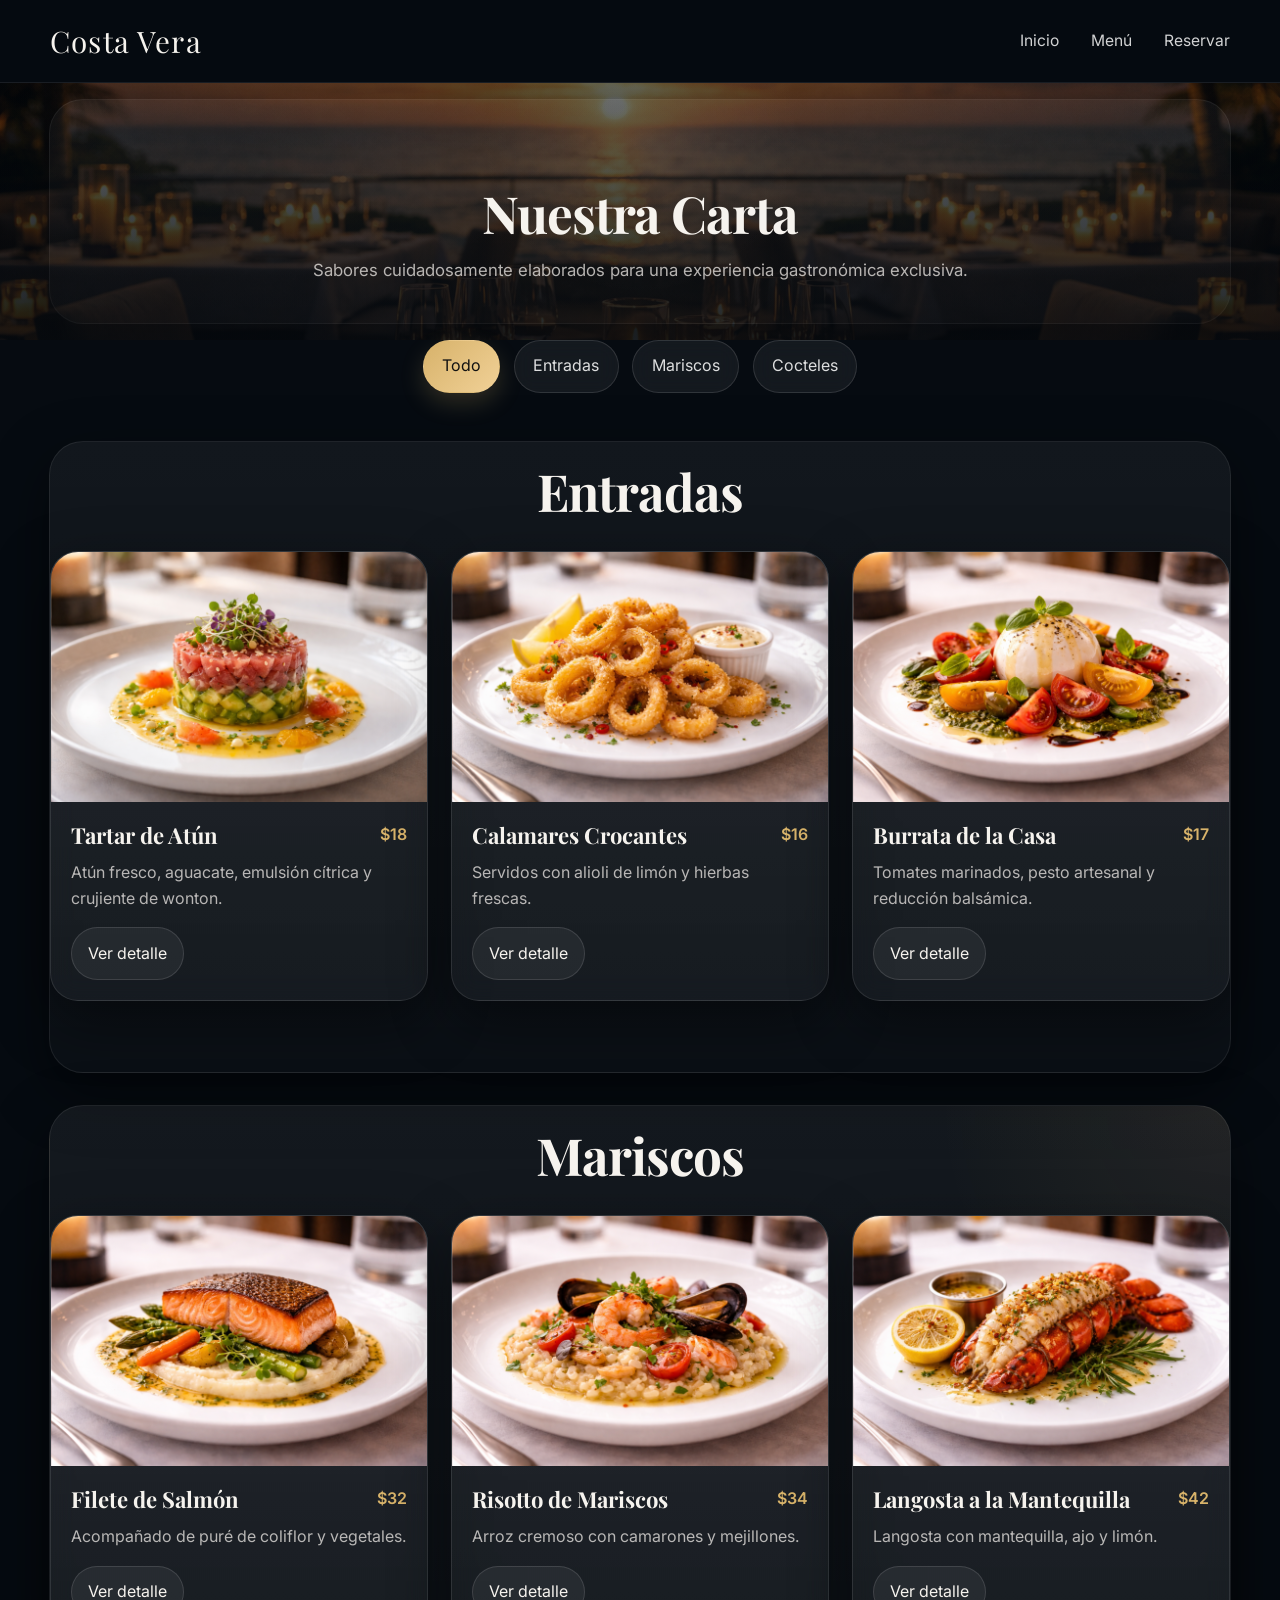
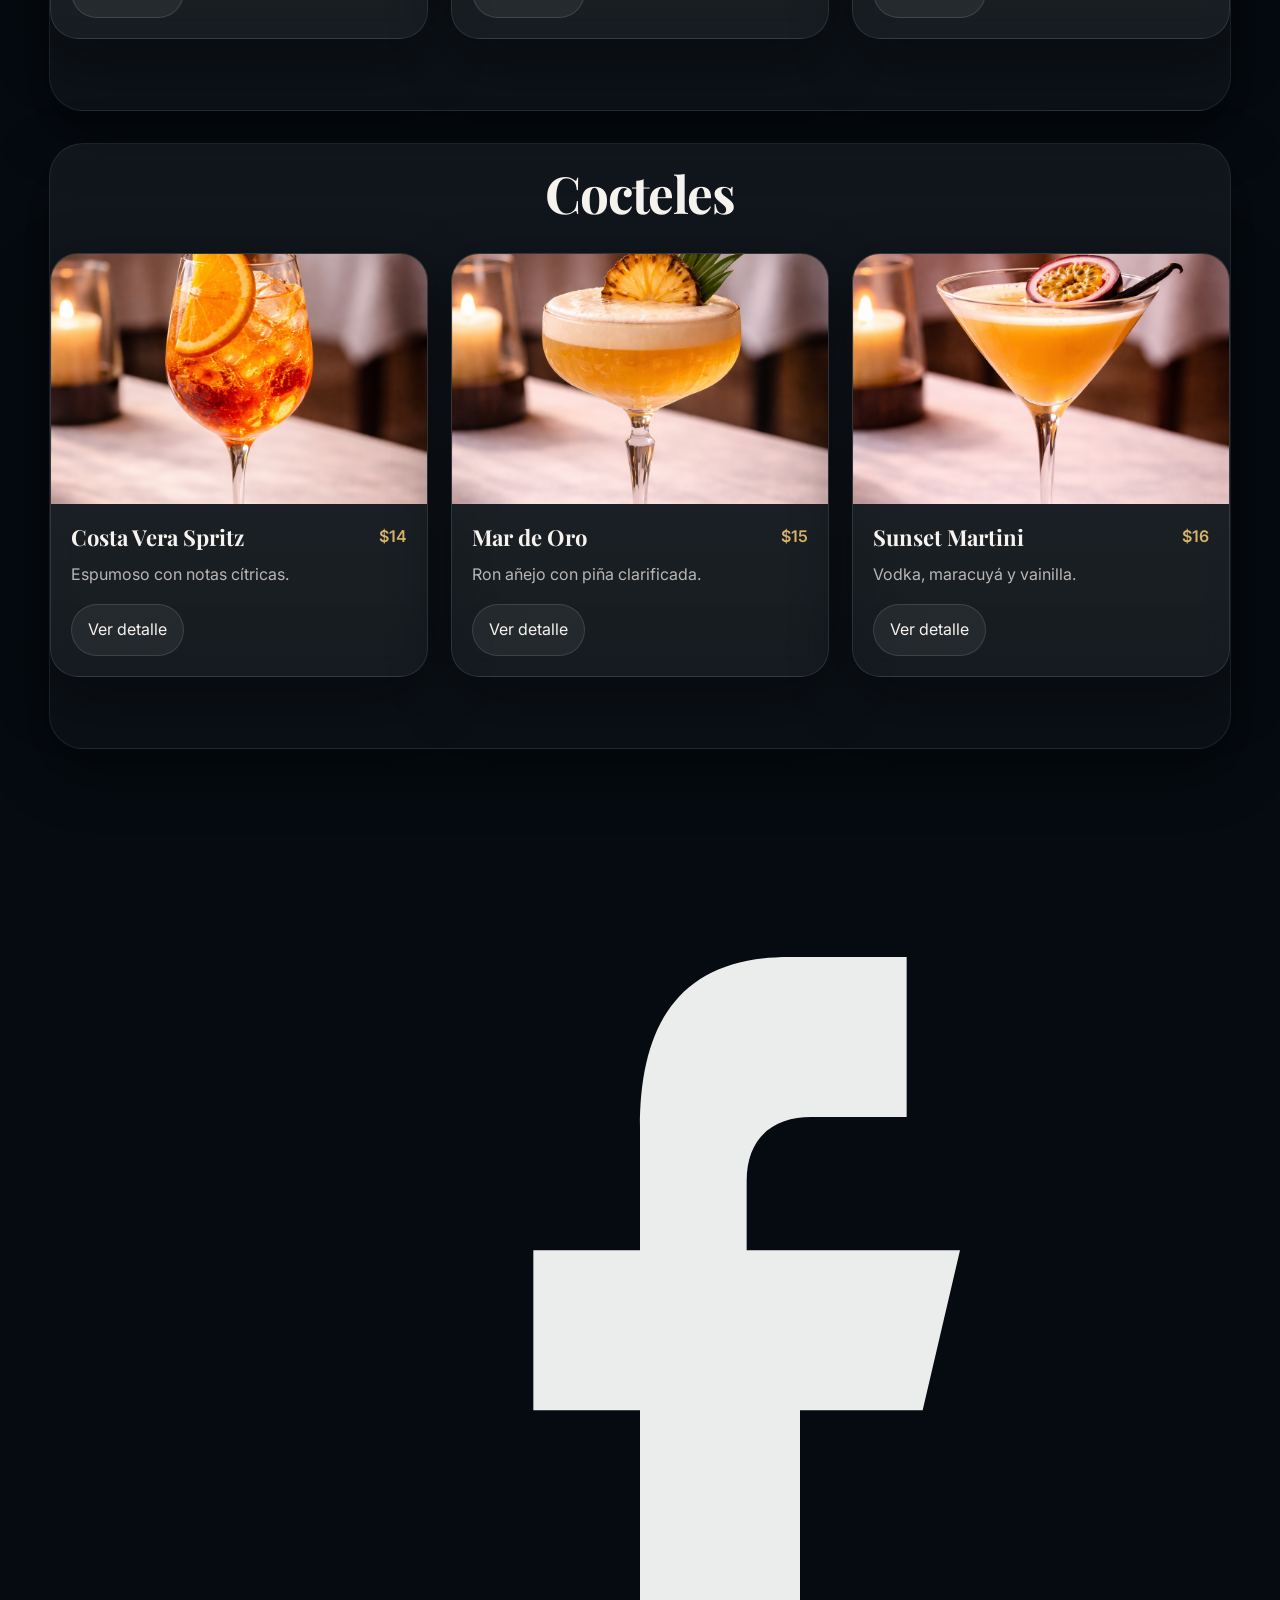
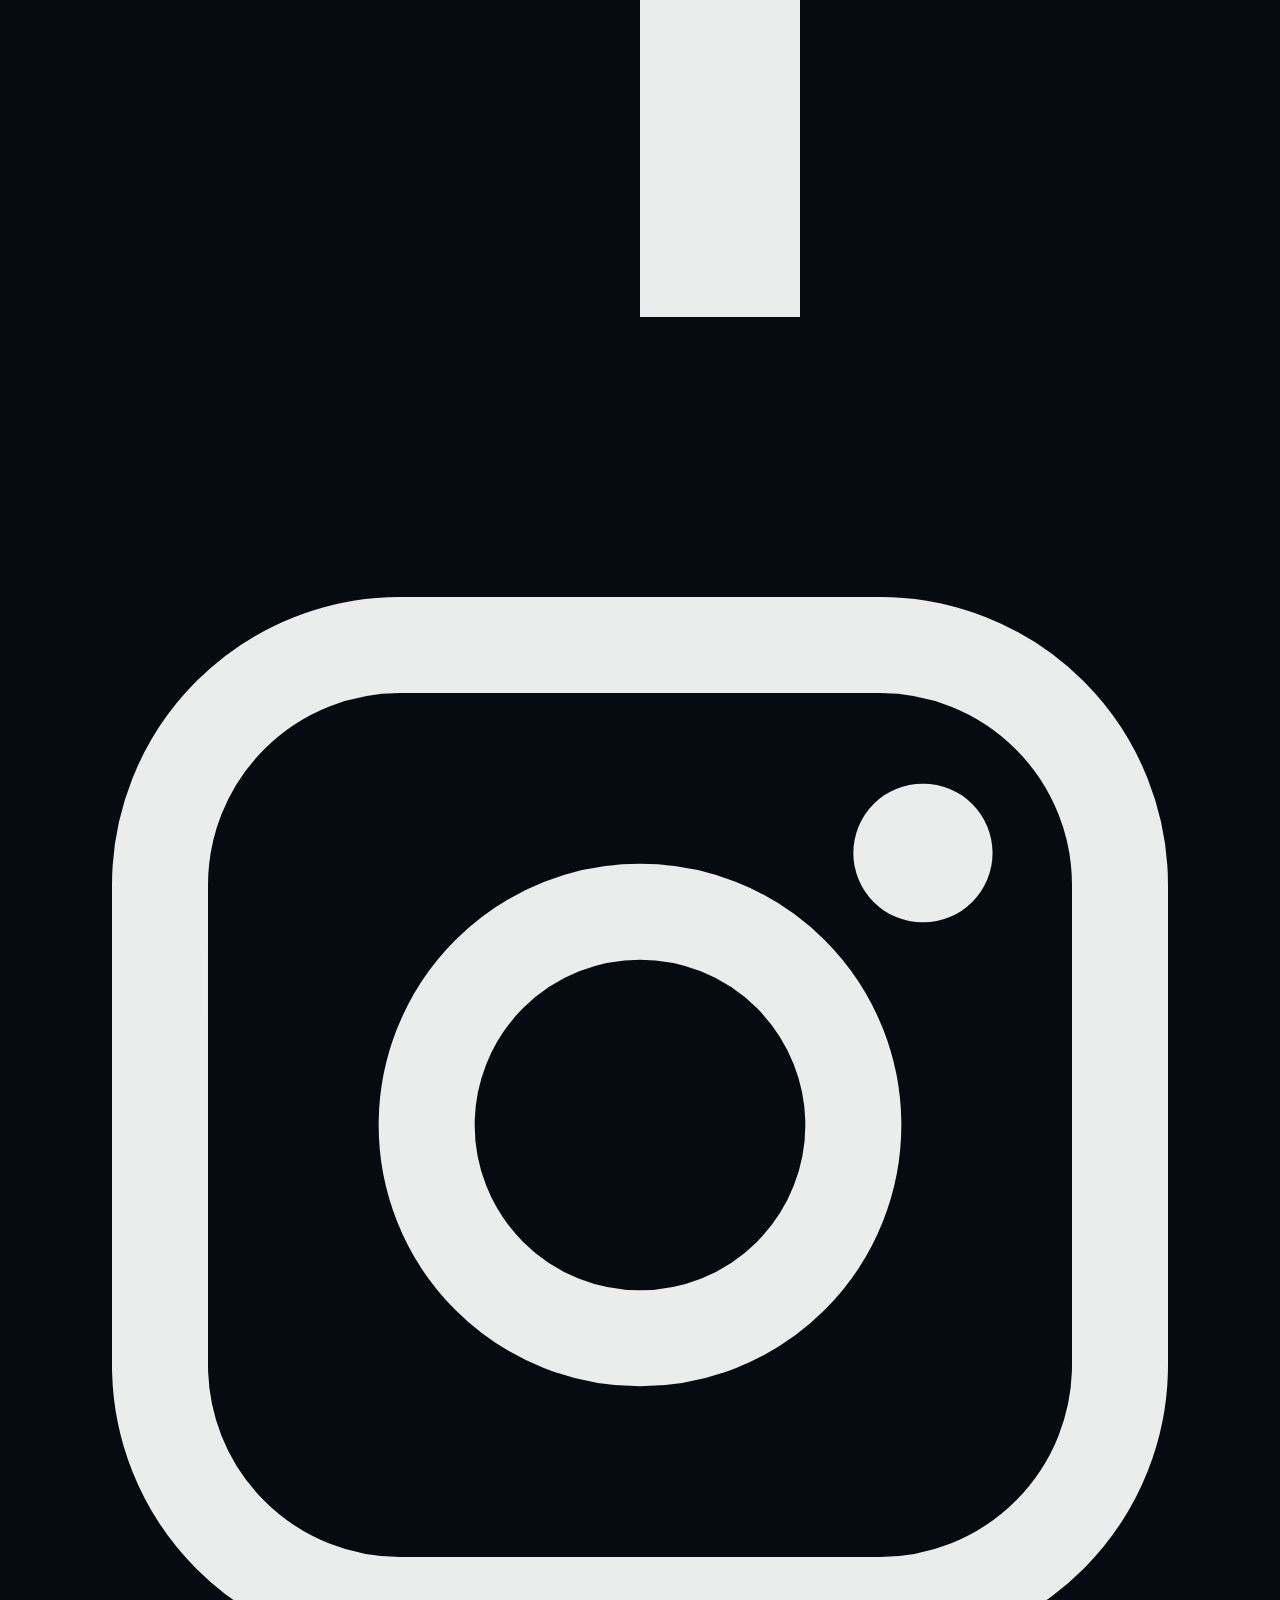
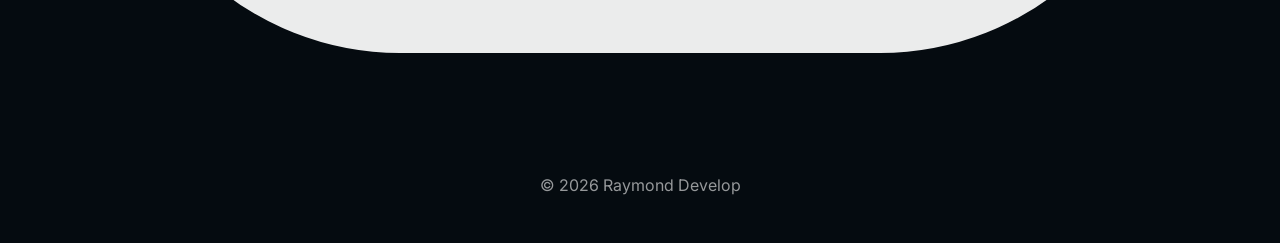
==== commit 13b773eb: "Update menu.html" ====
--- a/menu.html
+++ b/menu.html
@@ -246,12 +246,56 @@
   </div>
 </div>
 
-<footer class="footer">
-  <div class="container">
-    <p>© 2026 Costa Vera</p>
+<footer class="footer" aria-label="Pie de página">
+  <div class="social" aria-label="Redes sociales">
+    <a
+      href="https://www.facebook.com/share/1BkmiTHZhH/?mibextid=wwXIfr"
+      target="_blank"
+      rel="noopener"
+      aria-label="Facebook de Raymond Develop"
+      title="Facebook"
+    >
+      <svg viewBox="0 0 24 24" fill="none" aria-hidden="true">
+        <path d="M14 8.5V7.2c0-.9.6-1.2 1.2-1.2H17V3h-2.2C12.7 3 12 4.3 12 6.2v2.3H10v3h2V21h3v-9.5h2.3l.7-3H15Z"
+              fill="white" fill-opacity=".92"/>
+      </svg>
+    </a>
+
+    <a
+      href="https://www.instagram.com/raymonddevelop?igsh=MXF5cGNqOG11cG5yZg=="
+      target="_blank"
+      rel="noopener"
+      aria-label="Instagram de Raymond Develop"
+      title="Instagram"
+    >
+      <svg viewBox="0 0 24 24" fill="none" aria-hidden="true">
+        <path d="M7.5 3h9A4.5 4.5 0 0 1 21 7.5v9A4.5 4.5 0 0 1 16.5 21h-9A4.5 4.5 0 0 1 3 16.5v-9A4.5 4.5 0 0 1 7.5 3Z"
+              stroke="white" stroke-opacity=".92" stroke-width="1.8"/>
+        <path d="M12 16a4 4 0 1 0 0-8 4 4 0 0 0 0 8Z"
+              stroke="white" stroke-opacity=".92" stroke-width="1.8"/>
+        <path d="M17.3 6.9h.01"
+              stroke="white" stroke-opacity=".92" stroke-width="2.6" stroke-linecap="round"/>
+      </svg>
+    </a>
+  </div>
+
+  <div class="copyright">
+    © <span id="year"></span>
+    <a
+      href="https://raymonddevelop.com"
+      target="_blank"
+      rel="noopener"
+      class="copyright-link"
+    >
+      Raymond Develop
+    </a>
   </div>
 </footer>
 
+<script>
+  document.getElementById("year").textContent = new Date().getFullYear();
+</script>
+
 <script src="js/menu.js"></script>
 
 </body>
--- a/css/styles.css
+++ b/css/styles.css
@@ -1,536 +1,937 @@
-/* RESET */
+:root {
+  --bg: #060b11;
+  --bg-2: #0b1320;
+  --bg-3: #0f1c2b;
+  --surface: rgba(255, 255, 255, 0.06);
+  --surface-strong: rgba(255, 255, 255, 0.1);
+  --border: rgba(255, 255, 255, 0.12);
+  --text: #f6f3ee;
+  --muted: rgba(246, 243, 238, 0.72);
+  --gold: #d8b36a;
+  --gold-soft: rgba(216, 179, 106, 0.22);
+  --shadow: 0 20px 60px rgba(0, 0, 0, 0.45);
+  --radius-xl: 28px;
+  --radius-lg: 22px;
+  --radius-md: 16px;
+  --container: 1180px;
+  --transition: 0.35s ease;
+}
+
 * {
   margin: 0;
   padding: 0;
   box-sizing: border-box;
 }
 
-/* BASE */
+html {
+  scroll-behavior: smooth;
+}
+
 body {
   font-family: 'Inter', sans-serif;
-  background-color: #0b0b0b;
-  color: #f5f5f5;
+  color: var(--text);
+  background:
+    radial-gradient(circle at 12% 10%, rgba(35, 90, 138, 0.28), transparent 28%),
+    radial-gradient(circle at 85% 18%, rgba(216, 179, 106, 0.14), transparent 22%),
+    radial-gradient(circle at 60% 55%, rgba(15, 59, 94, 0.18), transparent 30%),
+    linear-gradient(180deg, #05080d 0%, #071019 32%, #0a1622 62%, #060b11 100%);
+  min-height: 100vh;
   line-height: 1.6;
-}
-
-/* CONTAINER */
+  position: relative;
+  overflow-x: hidden;
+}
+
+/* Fondo global premium por capas */
+body::before {
+  content: "";
+  position: fixed;
+  inset: 0;
+  background:
+    linear-gradient(to bottom, rgba(255,255,255,0.03), transparent 20%, transparent 80%, rgba(255,255,255,0.02)),
+    radial-gradient(circle at top, rgba(255,255,255,0.04), transparent 35%);
+  pointer-events: none;
+  z-index: -2;
+}
+
+body::after {
+  content: "";
+  position: fixed;
+  inset: 0;
+  background-image:
+    linear-gradient(rgba(255,255,255,0.025) 1px, transparent 1px),
+    linear-gradient(90deg, rgba(255,255,255,0.025) 1px, transparent 1px);
+  background-size: 120px 120px;
+  mask-image: linear-gradient(to bottom, rgba(0,0,0,0.35), rgba(0,0,0,0.05));
+  opacity: 0.22;
+  pointer-events: none;
+  z-index: -1;
+}
+
+img {
+  max-width: 100%;
+  display: block;
+}
+
+a {
+  text-decoration: none;
+  color: inherit;
+}
+
+button,
+input,
+select,
+textarea {
+  font: inherit;
+}
+
 .container {
-  width: 90%;
-  max-width: 1200px;
+  width: min(var(--container), calc(100% - 2rem));
   margin: 0 auto;
 }
 
 /* HEADER */
 .header {
-  position: fixed;
-  width: 100%;
+  position: sticky;
   top: 0;
-  background: rgba(10, 10, 10, 0.6);
-  backdrop-filter: blur(10px);
-  z-index: 1000;
+  z-index: 100;
+  backdrop-filter: blur(18px);
+  -webkit-backdrop-filter: blur(18px);
+  background: rgba(6, 11, 17, 0.55);
+  border-bottom: 1px solid rgba(255,255,255,0.08);
 }
 
 .nav {
+  min-height: 82px;
   display: flex;
+  align-items: center;
   justify-content: space-between;
-  align-items: center;
-  padding: 18px 0;
+  gap: 1rem;
 }
 
 .logo {
   font-family: 'Playfair Display', serif;
-  font-size: 1.6rem;
-  color: #d4af37;
-  letter-spacing: 1px;
+  font-size: 1.85rem;
+  letter-spacing: 0.04em;
+  color: var(--text);
 }
 
 .nav-links {
   list-style: none;
   display: flex;
-  gap: 30px;
+  align-items: center;
+  gap: 2rem;
 }
 
 .nav-links a {
-  text-decoration: none;
-  color: #f5f5f5;
-  font-size: 0.95rem;
-  transition: 0.3s;
+  color: rgba(255,255,255,0.82);
+  font-size: 0.98rem;
+  transition: color var(--transition), opacity var(--transition);
+  position: relative;
+}
+
+.nav-links a::after {
+  content: "";
+  position: absolute;
+  left: 0;
+  bottom: -8px;
+  width: 100%;
+  height: 1px;
+  background: linear-gradient(90deg, transparent, var(--gold), transparent);
+  transform: scaleX(0);
+  transform-origin: center;
+  transition: transform var(--transition);
 }
 
 .nav-links a:hover {
-  color: #d4af37;
-}
-
-/* HERO */
+  color: #fff;
+}
+
+.nav-links a:hover::after {
+  transform: scaleX(1);
+}
+
+/* BOTONES */
+.btn-primary,
+.btn-secondary {
+  display: inline-flex;
+  align-items: center;
+  justify-content: center;
+  min-height: 52px;
+  padding: 0 1.5rem;
+  border-radius: 999px;
+  font-weight: 500;
+  transition: transform var(--transition), box-shadow var(--transition), background var(--transition), border-color var(--transition);
+  border: 1px solid transparent;
+}
+
+.btn-primary {
+  background: linear-gradient(135deg, #d7b26a 0%, #f1d197 100%);
+  color: #111;
+  box-shadow: 0 14px 34px rgba(216, 179, 106, 0.22);
+}
+
+.btn-primary:hover {
+  transform: translateY(-2px);
+  box-shadow: 0 20px 40px rgba(216, 179, 106, 0.28);
+}
+
+.btn-secondary {
+  background: rgba(255,255,255,0.06);
+  color: var(--text);
+  border-color: rgba(255,255,255,0.12);
+  backdrop-filter: blur(12px);
+  -webkit-backdrop-filter: blur(12px);
+}
+
+.btn-secondary:hover {
+  transform: translateY(-2px);
+  background: rgba(255,255,255,0.1);
+  border-color: rgba(255,255,255,0.2);
+}
+
+.full {
+  width: 100%;
+}
+
+/* HERO HOME */
 .hero {
-  height: 100vh;
-  background: url('../assets/img/hero.jpg') center/cover no-repeat;
+  min-height: 92vh;
   display: flex;
   align-items: center;
   justify-content: center;
-  position: relative;
+  text-align: center;
+  position: relative;
+  padding: 7rem 1rem 4rem;
+  background:
+    linear-gradient(180deg, rgba(4, 8, 12, 0.32), rgba(4, 8, 12, 0.65)),
+    url('../assets/img/hero.jpg') center center / cover no-repeat;
 }
 
 .hero::before {
   content: "";
   position: absolute;
   inset: 0;
-  background: rgba(0,0,0,0.6);
+  background:
+    radial-gradient(circle at 50% 22%, rgba(255,255,255,0.08), transparent 20%),
+    linear-gradient(to bottom, rgba(6, 11, 17, 0.15), rgba(6, 11, 17, 0.65));
 }
 
 .hero-overlay {
   position: relative;
+  z-index: 1;
+  max-width: 860px;
+  padding: 2rem;
+}
+
+.hero-overlay h1 {
+  font-family: 'Playfair Display', serif;
+  font-size: clamp(2.8rem, 7vw, 5.8rem);
+  line-height: 0.95;
+  font-weight: 700;
+  letter-spacing: -0.03em;
+  margin-bottom: 1.25rem;
+  text-shadow: 0 12px 30px rgba(0,0,0,0.45);
+}
+
+.hero-overlay p {
+  max-width: 700px;
+  margin: 0 auto 2rem;
+  font-size: clamp(1rem, 2vw, 1.22rem);
+  color: rgba(255,255,255,0.82);
+}
+
+/* SECCIONES GENERALES */
+section {
+  position: relative;
+}
+
+.about,
+.featured,
+.cta,
+.menu-hero,
+.menu-categories,
+.menu-section,
+.reservas-hero,
+.reservas-form-section {
+  padding: 5.5rem 0;
+}
+
+/* Paneles por zonas */
+.about::before,
+.featured::before,
+.cta::before,
+.menu-hero::before,
+.menu-categories::before,
+.menu-section::before,
+.reservas-hero::before,
+.reservas-form-section::before {
+  content: "";
+  position: absolute;
+  inset: 1rem auto 1rem auto;
+  width: min(var(--container), calc(100% - 2rem));
+  left: 50%;
+  transform: translateX(-50%);
+  border-radius: 34px;
+  background: linear-gradient(180deg, rgba(255,255,255,0.05), rgba(255,255,255,0.025));
+  border: 1px solid rgba(255,255,255,0.08);
+  box-shadow: var(--shadow);
+  z-index: 0;
+}
+
+.about > *,
+.featured > *,
+.cta > *,
+.menu-hero > *,
+.menu-categories > *,
+.menu-section > *,
+.reservas-hero > *,
+.reservas-form-section > * {
+  position: relative;
+  z-index: 1;
+}
+
+/* HOME ABOUT */
+.about {
+  padding-top: 4rem;
+}
+
+.about .about-text {
+  max-width: 780px;
+  margin: 0 auto;
   text-align: center;
-  max-width: 700px;
-  padding: 20px;
-}
-
-.hero h1 {
+  padding: 2rem 1rem;
+}
+
+.about h2,
+.featured h2,
+.cta h2,
+.menu-hero h1,
+.menu-section h2,
+.reservas-hero h1 {
   font-family: 'Playfair Display', serif;
-  font-size: 3rem;
-  margin-bottom: 20px;
-}
-
-.hero p {
-  font-size: 1.1rem;
-  margin-bottom: 30px;
-  color: #ccc;
-}
-
-/* BUTTONS */
-.btn-primary,
-.btn-secondary {
-  padding: 12px 28px;
-  text-decoration: none;
-  border-radius: 30px;
-  font-size: 0.9rem;
-  transition: 0.3s;
-}
-
-.btn-primary {
-  background: #d4af37;
-  color: #000;
-}
-
-.btn-primary:hover {
-  background: #b8962e;
-}
-
-.btn-secondary {
-  border: 1px solid #d4af37;
-  color: #d4af37;
-}
-
-.btn-secondary:hover {
-  background: #d4af37;
-  color: #000;
-}
-
-/* ABOUT */
-.about {
-  padding: 100px 0;
+  font-size: clamp(2rem, 4vw, 3.2rem);
+  line-height: 1.05;
+  margin-bottom: 1rem;
+  letter-spacing: -0.02em;
+}
+
+.about p,
+.cta p,
+.menu-hero p,
+.reservas-hero p {
+  color: var(--muted);
+  font-size: 1.05rem;
+  max-width: 760px;
+}
+
+/* FEATURED */
+.featured .container > h2 {
   text-align: center;
-}
-
-.about h2 {
-  font-family: 'Playfair Display', serif;
-  margin-bottom: 20px;
-  font-size: 2rem;
-}
-
-.about p {
-  max-width: 700px;
-  margin: auto;
-  color: #bbb;
-}
-
-/* FEATURED */
-.featured {
-  padding: 100px 0;
-  background: #111;
-  text-align: center;
-}
-
-.featured h2 {
-  font-family: 'Playfair Display', serif;
-  margin-bottom: 50px;
-  font-size: 2rem;
+  margin-bottom: 2rem;
 }
 
 .cards {
   display: grid;
   grid-template-columns: repeat(3, 1fr);
-  gap: 30px;
+  gap: 1.4rem;
 }
 
 .card {
-  background: #1a1a1a;
-  border-radius: 12px;
+  background: linear-gradient(180deg, rgba(255,255,255,0.08), rgba(255,255,255,0.04));
+  border: 1px solid rgba(255,255,255,0.1);
+  border-radius: var(--radius-xl);
   overflow: hidden;
-  transition: 0.3s;
+  box-shadow: var(--shadow);
+  transition: transform var(--transition), border-color var(--transition), box-shadow var(--transition);
+  backdrop-filter: blur(10px);
+  -webkit-backdrop-filter: blur(10px);
 }
 
 .card:hover {
-  transform: translateY(-8px);
+  transform: translateY(-6px);
+  border-color: rgba(216, 179, 106, 0.35);
+  box-shadow: 0 24px 60px rgba(0, 0, 0, 0.55);
 }
 
 .card-img {
-  height: 200px;
-  background-size: contain;
+  height: 260px;
+  background-size: cover;
   background-position: center;
-  background-repeat: no-repeat;
-  background-color: #111;
-}
+  position: relative;
+}
+
+.card-img::after {
+  content: "";
+  position: absolute;
+  inset: 0;
+  background: linear-gradient(to top, rgba(6,11,17,0.55), transparent 45%);
+}
+
+.card h3,
+.card p {
+  padding-left: 1.3rem;
+  padding-right: 1.3rem;
+}
+
 .card h3 {
-  margin: 15px 0 5px;
-  font-size: 1.2rem;
+  font-family: 'Playfair Display', serif;
+  font-size: 1.45rem;
+  margin-top: 1.2rem;
+  margin-bottom: 0.55rem;
 }
 
 .card p {
-  padding: 0 15px 20px;
-  color: #aaa;
+  padding-bottom: 1.4rem;
+  color: var(--muted);
 }
 
 /* CTA */
-.cta {
-  padding: 100px 0;
+.cta .container {
   text-align: center;
+  padding: 2rem 1rem;
 }
 
 .cta h2 {
-  font-family: 'Playfair Display', serif;
-  margin-bottom: 20px;
-  font-size: 2rem;
-}
-
-/* FOOTER */
-.footer {
-  background: #000;
-  text-align: center;
-  padding: 30px 0;
-  font-size: 0.85rem;
-  color: #777;
-}
-
-/* RESPONSIVE */
-@media (max-width: 900px) {
-  .cards {
-    grid-template-columns: 1fr;
-  }
-
-  .hero h1 {
-    font-size: 2.2rem;
-  }
-}
+  margin-bottom: 1.4rem;
+}
+
 /* MENU PAGE */
 .menu-page {
-  padding-top: 90px;
+  position: relative;
 }
 
 .menu-hero {
-  padding: 90px 0 50px;
   text-align: center;
-  background: #111;
-}
-
-.menu-hero h1 {
-  font-family: 'Playfair Display', serif;
-  font-size: 2.8rem;
-  margin-bottom: 15px;
+  padding-top: 6.5rem;
+  padding-bottom: 3.5rem;
 }
 
 .menu-hero p {
-  max-width: 720px;
   margin: 0 auto;
-  color: #b9b9b9;
 }
 
 .menu-categories {
-  padding: 30px 0 20px;
-  background: #0d0d0d;
+  padding-top: 0;
+  padding-bottom: 2rem;
+}
+
+.menu-categories::before {
+  top: 0;
+  bottom: 0;
+  background: transparent;
+  border: 0;
+  box-shadow: none;
 }
 
 .category-pills {
   display: flex;
+  justify-content: center;
+  gap: 0.85rem;
   flex-wrap: wrap;
-  gap: 14px;
-  justify-content: center;
 }
 
 .category-pill {
-  background: transparent;
-  border: 1px solid rgba(212, 175, 55, 0.45);
-  color: #d4af37;
-  padding: 10px 18px;
+  border: 1px solid rgba(255,255,255,0.12);
+  background: rgba(255,255,255,0.06);
+  color: rgba(255,255,255,0.86);
+  padding: 0.8rem 1.15rem;
   border-radius: 999px;
-  font-family: 'Inter', sans-serif;
-  font-size: 0.95rem;
   cursor: pointer;
-  transition: 0.3s ease;
+  transition: all var(--transition);
+  backdrop-filter: blur(10px);
+  -webkit-backdrop-filter: blur(10px);
 }
 
 .category-pill:hover,
 .category-pill.active {
-  background: #d4af37;
+  background: linear-gradient(135deg, #d7b26a 0%, #f1d197 100%);
   color: #111;
+  border-color: transparent;
+  box-shadow: 0 10px 24px rgba(216, 179, 106, 0.2);
 }
 
 .menu-section {
-  padding: 70px 0;
-}
-
-.alt-section {
-  background: #111;
+  padding-top: 2.5rem;
 }
 
 .menu-section h2 {
-  font-family: 'Playfair Display', serif;
-  font-size: 2rem;
-  margin-bottom: 30px;
   text-align: center;
+  margin-bottom: 2rem;
+}
+
+.alt-section::before {
+  background:
+    linear-gradient(180deg, rgba(255,255,255,0.06), rgba(255,255,255,0.03)),
+    radial-gradient(circle at right top, rgba(216,179,106,0.08), transparent 22%);
 }
 
 .menu-grid {
   display: grid;
   grid-template-columns: repeat(3, 1fr);
-  gap: 30px;
+  gap: 1.4rem;
 }
 
 .menu-card {
-  background: #1a1a1a;
-  border-radius: 16px;
+  background: linear-gradient(180deg, rgba(255,255,255,0.08), rgba(255,255,255,0.045));
+  border: 1px solid rgba(255,255,255,0.1);
+  border-radius: var(--radius-xl);
   overflow: hidden;
-  border: 1px solid rgba(255,255,255,0.04);
-  transition: transform 0.3s ease, box-shadow 0.3s ease;
+  box-shadow: var(--shadow);
+  transition: transform var(--transition), border-color var(--transition), box-shadow var(--transition);
+  backdrop-filter: blur(12px);
+  -webkit-backdrop-filter: blur(12px);
 }
 
 .menu-card:hover {
   transform: translateY(-6px);
-  box-shadow: 0 18px 40px rgba(0,0,0,0.25);
+  border-color: rgba(216, 179, 106, 0.35);
+  box-shadow: 0 24px 60px rgba(0, 0, 0, 0.55);
 }
 
 .menu-card-img {
-  height: 220px;
-  background-size: contain;
+  height: 250px;
+  background-size: cover;
   background-position: center;
-  background-repeat: no-repeat;
-  background-color: #111;
 }
 
 .menu-card-body {
-  padding: 22px;
+  padding: 1.25rem;
 }
 
 .menu-card-top {
   display: flex;
   justify-content: space-between;
-  align-items: center;
-  gap: 15px;
-  margin-bottom: 10px;
+  gap: 1rem;
+  align-items: flex-start;
+  margin-bottom: 0.75rem;
 }
 
 .menu-card-top h3 {
-  font-size: 1.15rem;
-  font-weight: 500;
+  font-family: 'Playfair Display', serif;
+  font-size: 1.38rem;
+  line-height: 1.2;
 }
 
 .menu-card-top span {
-  color: #d4af37;
+  color: var(--gold);
   font-weight: 600;
   white-space: nowrap;
 }
 
 .menu-card p {
-  color: #b7b7b7;
-  font-size: 0.96rem;
-}
-
-@media (max-width: 900px) {
-  .menu-grid {
-    grid-template-columns: 1fr;
-  }
-
-  .menu-hero h1 {
-    font-size: 2.1rem;
-  }
-}
-/* RESERVAS PAGE */
-.reservas-page {
-  padding-top: 90px;
-}
-
-.reservas-hero {
-  padding: 90px 0 40px;
-  text-align: center;
-  background: #111;
-}
-
-.reservas-hero h1 {
-  font-family: 'Playfair Display', serif;
-  font-size: 2.6rem;
-  margin-bottom: 10px;
-}
-
-.reservas-hero p {
-  color: #bbb;
-}
-
-.reservas-form-section {
-  padding: 70px 0;
-}
-
-.reservas-form {
-  max-width: 800px;
-  margin: auto;
-  background: #1a1a1a;
-  padding: 35px;
-  border-radius: 16px;
-  border: 1px solid rgba(255,255,255,0.05);
-}
-
-.form-row {
-  display: flex;
-  gap: 20px;
-  margin-bottom: 20px;
-}
-
-.form-group {
-  flex: 1;
-  display: flex;
-  flex-direction: column;
-}
-
-.form-group label {
-  margin-bottom: 6px;
-  font-size: 0.85rem;
-  color: #aaa;
-}
-
-.form-group input,
-.form-group select,
-.form-group textarea {
-  padding: 12px;
-  border-radius: 8px;
-  border: 1px solid #333;
-  background: #0f0f0f;
-  color: #fff;
-  font-size: 0.95rem;
-}
-
-.form-group input:focus,
-.form-group select:focus,
-.form-group textarea:focus {
-  outline: none;
-  border-color: #d4af37;
-}
-
-.full {
-  width: 100%;
-  margin-top: 15px;
-}
-
-@media (max-width: 900px) {
-  .form-row {
-    flex-direction: column;
-  }
-}
-.menu-section {
-  transition: opacity 0.25s ease;
-}
+  color: var(--muted);
+  margin-bottom: 1rem;
+}
+
 .menu-detail-btn {
-  margin-top: 16px;
-  background: transparent;
-  border: 1px solid rgba(212, 175, 55, 0.55);
-  color: #d4af37;
-  padding: 10px 16px;
+  border: 1px solid rgba(255,255,255,0.12);
+  background: rgba(255,255,255,0.06);
+  color: var(--text);
+  padding: 0.78rem 1rem;
   border-radius: 999px;
   cursor: pointer;
-  font-size: 0.92rem;
-  transition: 0.3s ease;
+  transition: all var(--transition);
 }
 
 .menu-detail-btn:hover {
-  background: #d4af37;
-  color: #111;
-}
-
+  background: rgba(255,255,255,0.12);
+  border-color: rgba(216, 179, 106, 0.3);
+}
+
+/* MODAL */
 .menu-modal {
   position: fixed;
   inset: 0;
-  background: rgba(0, 0, 0, 0.72);
-  display: flex;
+  background: rgba(4, 8, 12, 0.75);
+  display: none;
   align-items: center;
   justify-content: center;
-  padding: 20px;
-  opacity: 0;
-  visibility: hidden;
-  transition: 0.25s ease;
-  z-index: 2000;
+  padding: 1rem;
+  z-index: 999;
+  backdrop-filter: blur(10px);
+  -webkit-backdrop-filter: blur(10px);
 }
 
 .menu-modal.open {
-  opacity: 1;
-  visibility: visible;
+  display: flex;
 }
 
 .menu-modal-box {
-  width: 100%;
-  max-width: 560px;
-  background: #161616;
-  border: 1px solid rgba(255,255,255,0.06);
-  border-radius: 20px;
-  padding: 24px;
-  position: relative;
-  box-shadow: 0 24px 60px rgba(0,0,0,0.35);
+  width: min(760px, 100%);
+  background: linear-gradient(180deg, rgba(12,19,29,0.95), rgba(8,13,20,0.95));
+  border: 1px solid rgba(255,255,255,0.12);
+  border-radius: 28px;
+  box-shadow: 0 30px 80px rgba(0,0,0,0.6);
+  overflow: hidden;
+  position: relative;
 }
 
 .menu-modal-close {
   position: absolute;
   top: 14px;
   right: 14px;
-  width: 38px;
-  height: 38px;
+  width: 42px;
+  height: 42px;
+  border: 0;
   border-radius: 50%;
-  border: none;
-  background: #232323;
+  background: rgba(255,255,255,0.12);
   color: #fff;
-  font-size: 1.2rem;
+  font-size: 1.5rem;
   cursor: pointer;
+  z-index: 2;
 }
 
 .menu-modal-img {
-  height: 220px;
-  border-radius: 14px;
-  background-size: contain;
+  height: 320px;
+  background-size: cover;
   background-position: center;
-  background-repeat: no-repeat;
-  background-color: #111;
-  margin-bottom: 20px;
-}
-
-.menu-modal-box h3 {
+}
+
+#modalTitle,
+#modalPrice,
+#modalDescription,
+#modalExtra {
+  padding-left: 1.5rem;
+  padding-right: 1.5rem;
+}
+
+#modalTitle {
   font-family: 'Playfair Display', serif;
+  font-size: 2rem;
+  margin-top: 1.4rem;
+  margin-bottom: 0.4rem;
+}
+
+.menu-modal-price,
+#modalPrice {
+  color: var(--gold);
+  font-weight: 600;
+  margin-bottom: 0.85rem;
+}
+
+#modalDescription {
+  color: var(--muted);
+  margin-bottom: 0.8rem;
+}
+
+.menu-modal-extra,
+#modalExtra {
+  color: rgba(255,255,255,0.82);
+  padding-bottom: 1.6rem;
+}
+
+/* RESERVAS */
+.reservas-page {
+  position: relative;
+}
+
+.reservas-hero {
+  text-align: center;
+  padding-top: 6.5rem;
+  padding-bottom: 3rem;
+}
+
+.reservas-hero p {
+  margin: 0 auto;
+}
+
+.reservas-form-section {
+  padding-top: 1rem;
+  padding-bottom: 5rem;
+}
+
+.reservas-form {
+  max-width: 860px;
+  margin: 0 auto;
+  padding: 2rem;
+  background: linear-gradient(180deg, rgba(255,255,255,0.08), rgba(255,255,255,0.04));
+  border: 1px solid rgba(255,255,255,0.1);
+  border-radius: 28px;
+  box-shadow: var(--shadow);
+  backdrop-filter: blur(12px);
+  -webkit-backdrop-filter: blur(12px);
+}
+
+.form-row {
+  display: grid;
+  grid-template-columns: repeat(2, 1fr);
+  gap: 1.1rem;
+  margin-bottom: 1.1rem;
+}
+
+.form-group {
+  margin-bottom: 1.1rem;
+}
+
+.form-group label {
+  display: block;
+  margin-bottom: 0.55rem;
+  color: rgba(255,255,255,0.86);
+  font-size: 0.95rem;
+}
+
+.form-group input,
+.form-group select,
+.form-group textarea {
+  width: 100%;
+  background: rgba(255,255,255,0.06);
+  border: 1px solid rgba(255,255,255,0.1);
+  color: var(--text);
+  border-radius: 16px;
+  padding: 1rem 1rem;
+  outline: none;
+  transition: border-color var(--transition), background var(--transition), box-shadow var(--transition);
+}
+
+.form-group input::placeholder,
+.form-group textarea::placeholder {
+  color: rgba(255,255,255,0.45);
+}
+
+.form-group input:focus,
+.form-group select:focus,
+.form-group textarea:focus {
+  border-color: rgba(216, 179, 106, 0.45);
+  background: rgba(255,255,255,0.08);
+  box-shadow: 0 0 0 4px rgba(216, 179, 106, 0.08);
+}
+
+textarea {
+  resize: vertical;
+  min-height: 130px;
+}
+
+/* FOOTER */
+.footer {
+  padding: 2rem 0 2.8rem;
+  text-align: center;
+  color: rgba(255,255,255,0.58);
+}
+
+.footer .container {
+  border-top: 1px solid rgba(255,255,255,0.08);
+  padding-top: 1.4rem;
+}
+
+/* RESPONSIVE */
+@media (max-width: 1024px) {
+  .cards,
+  .menu-grid {
+    grid-template-columns: repeat(2, 1fr);
+  }
+
+  .hero {
+    min-height: 78vh;
+  }
+}
+
+@media (max-width: 768px) {
+  .nav {
+    flex-direction: column;
+    justify-content: center;
+    padding: 1rem 0;
+  }
+
+  .nav-links {
+    gap: 1.1rem;
+    flex-wrap: wrap;
+    justify-content: center;
+  }
+
+  .hero-overlay {
+    padding: 1rem;
+  }
+
+  .cards,
+  .menu-grid,
+  .form-row {
+    grid-template-columns: 1fr;
+  }
+
+  .card-img,
+  .menu-card-img {
+    height: 220px;
+  }
+
+  .menu-modal-img {
+    height: 240px;
+  }
+
+  .about,
+  .featured,
+  .cta,
+  .menu-hero,
+  .menu-categories,
+  .menu-section,
+  .reservas-hero,
+  .reservas-form-section {
+    padding: 4rem 0;
+  }
+
+  .reservas-form {
+    padding: 1.2rem;
+  }
+}
+
+@media (max-width: 560px) {
+  .logo {
+    font-size: 1.55rem;
+  }
+
+  .hero-overlay h1 {
+    font-size: 2.5rem;
+  }
+
+  .hero-overlay p,
+  .about p,
+  .menu-hero p,
+  .reservas-hero p {
+    font-size: 0.98rem;
+  }
+
+  .btn-primary,
+  .btn-secondary {
+    width: 100%;
+  }
+
+  .menu-card-top {
+    flex-direction: column;
+    gap: 0.3rem;
+  }
+}
+.menu-hero,
+.reservas-hero {
+  position: relative;
+  overflow: hidden;
+  background:
+    linear-gradient(180deg, rgba(4, 8, 12, 0.55), rgba(4, 8, 12, 0.72)),
+    url('../assets/img/hero.jpg') center center / cover no-repeat;
+}
+
+.menu-hero::after,
+.reservas-hero::after {
+  content: "";
+  position: absolute;
+  inset: 0;
+  background:
+    radial-gradient(circle at 50% 20%, rgba(255,255,255,0.06), transparent 24%),
+    linear-gradient(to bottom, rgba(6,11,17,0.18), rgba(6,11,17,0.58));
+  pointer-events: none;
+}
+
+.menu-hero .container,
+.reservas-hero .container {
+  position: relative;
+  z-index: 2;
+}
+/* FIX: capas visuales no bloquean clicks */
+.menu-section::before,
+.menu-hero::before,
+.menu-hero::after,
+.reservas-hero::before,
+.reservas-hero::after,
+.about::before,
+.featured::before,
+.cta::before,
+.reservas-form-section::before {
+  pointer-events: none !important;
+}
+
+.menu-modal {
+  pointer-events: none;
+}
+
+.menu-modal.active {
+  pointer-events: auto;
+}
+
+.menu-modal-box,
+.menu-modal-close {
+  pointer-events: auto;
+}
+.menu-modal.open,
+.menu-modal.active {
+  display: flex !important;
+}
+.menu-section::before,
+.menu-hero::before,
+.menu-hero::after,
+.reservas-hero::before,
+.reservas-hero::after,
+.about::before,
+.featured::before,
+.cta::before,
+.reservas-form-section::before {
+  pointer-events: none !important;
+}
+.menu-modal-close {
+  position: absolute;
+  top: 16px;
+  right: 16px;
+  width: 46px;
+  height: 46px;
+  border: 1px solid rgba(255,255,255,0.14);
+  border-radius: 50%;
+  background: rgba(8, 13, 20, 0.75);
+  backdrop-filter: blur(12px);
+  -webkit-backdrop-filter: blur(12px);
+  color: #ffffff;
   font-size: 1.8rem;
-  margin-bottom: 8px;
-}
-
-.menu-modal-price {
-  color: #d4af37;
-  font-weight: 700;
-  margin-bottom: 14px;
-  font-size: 1.05rem;
-}
-
-.menu-modal-box p {
-  color: #c2c2c2;
-  line-height: 1.7;
-}
-
-.menu-modal-extra {
-  margin-top: 12px;
-  color: #9e9e9e;
-}
-
-body.modal-open {
-  overflow: hidden;
-}
+  line-height: 1;
+  display: flex;
+  align-items: center;
+  justify-content: center;
+  cursor: pointer;
+  z-index: 20;
+  box-shadow: 0 10px 30px rgba(0,0,0,0.45);
+  transition: all 0.3s ease;
+}
+
+.menu-modal-close:hover {
+  background: rgba(216, 179, 106, 0.18);
+  border-color: rgba(216, 179, 106, 0.4);
+  transform: scale(1.05);
+}
+.menu-modal {
+  display: none;
+  align-items: center;
+  justify-content: center;
+  padding: 1.5rem;
+}
+
+.menu-modal.open {
+  display: flex !important;
+}
+
+.menu-modal-box {
+  position: relative;
+  max-width: 760px;
+  width: 100%;
+  z-index: 2;
+}
+/* Ajuste específico para cócteles */
+.menu-section[data-section="cocteles"] .menu-card-img {
+  background-size: cover;
+  background-position: center 32%;
+}
+html,
+body {
+  margin: 0;
+  padding: 0;
+  background: #060b11;
+  min-height: 100%;
+}
+
+body {
+  min-height: 100dvh;
+}
+
+/* iPhone safe areas */
+body::before {
+  padding-top: env(safe-area-inset-top);
+  padding-bottom: env(safe-area-inset-bottom);
+}
+.header,
+.footer {
+  background-color: rgba(6, 11, 17, 0.92);
+}
